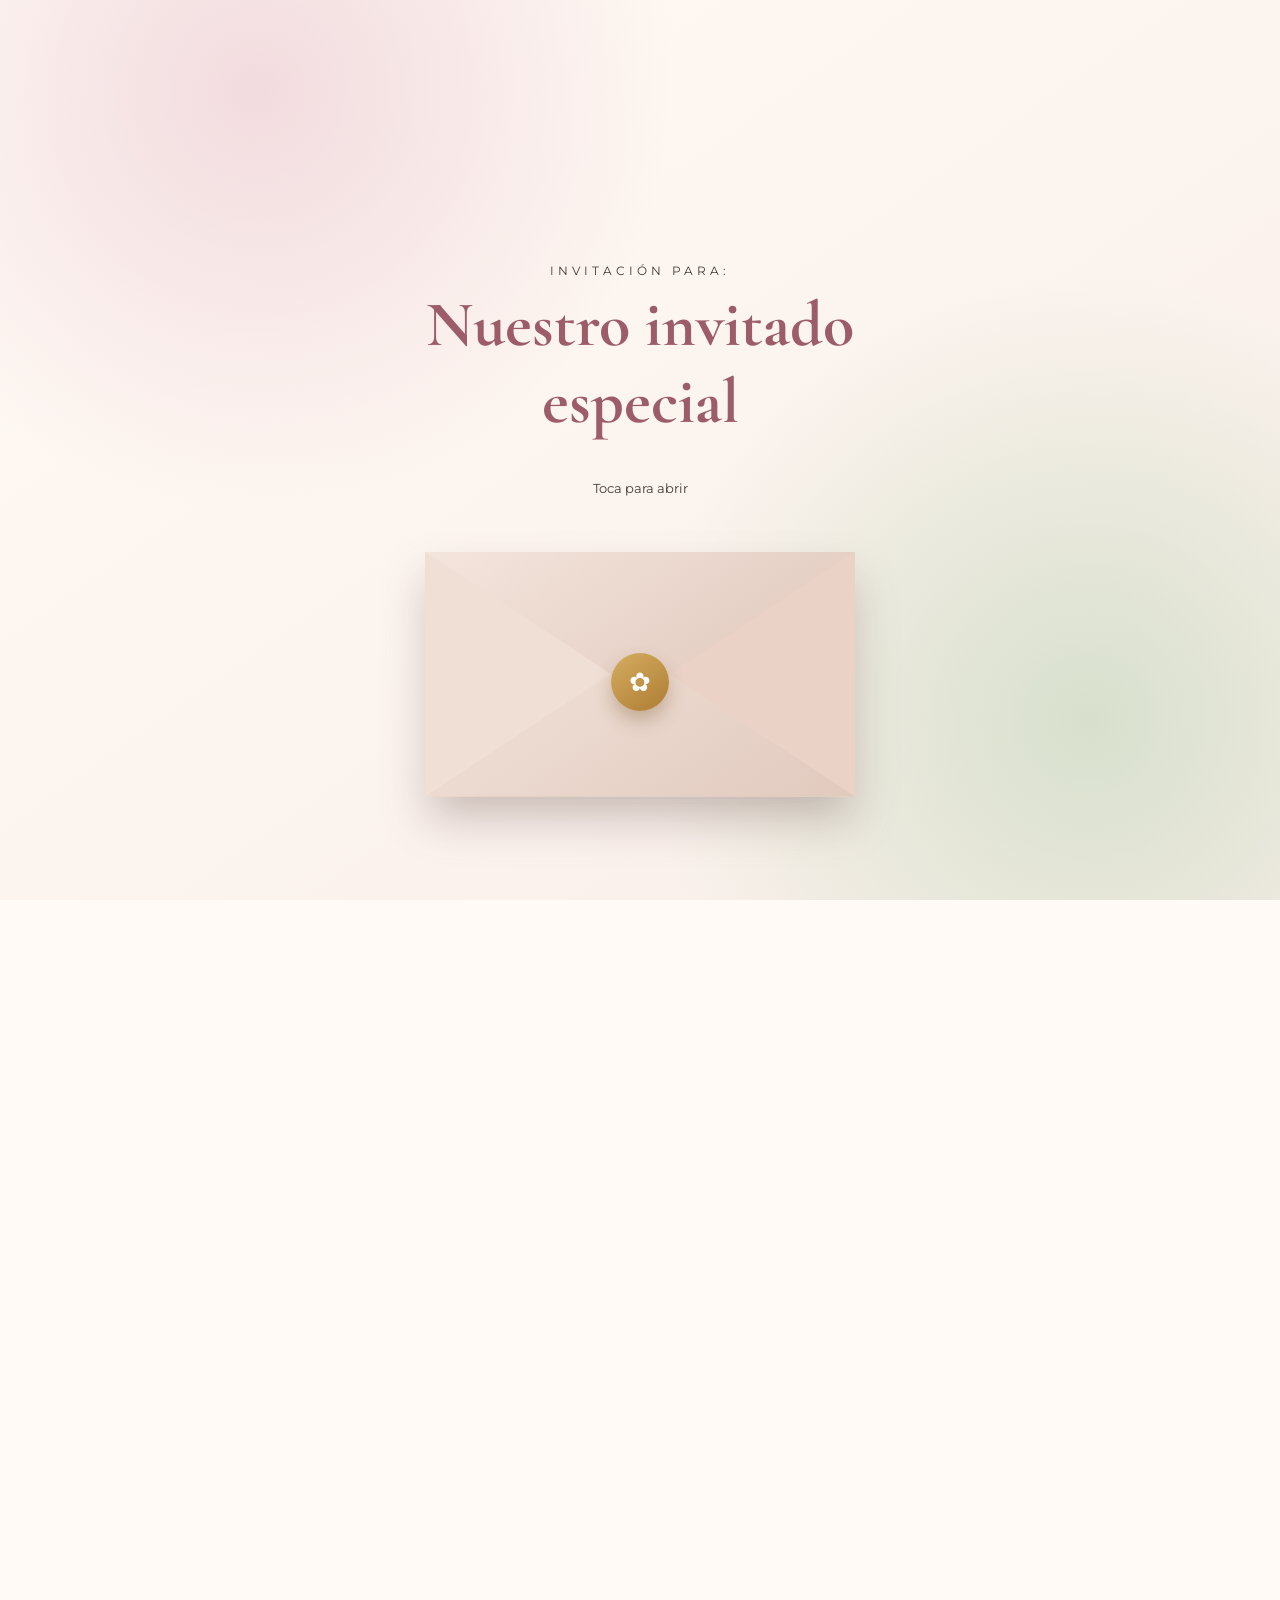
==== index.html @ e206d86f "Add files via upload" ====
<!DOCTYPE html>
<html lang="es">
<head>
    <meta charset="UTF-8">
    <meta name="viewport" content="width=device-width, initial-scale=1.0">
    <meta name="description" content="Invitación digital de graduación">
    <title>Mi Graduación</title>

    <link rel="preconnect" href="https://fonts.googleapis.com">
    <link rel="preconnect" href="https://fonts.gstatic.com" crossorigin>
    <link href="https://fonts.googleapis.com/css2?family=Cormorant+Garamond:wght@400;600;700&family=Montserrat:wght@300;400;500;600&display=swap" rel="stylesheet">
    <link rel="stylesheet" href="styles.css">
</head>
<body>

    <!-- MÚSICA -->
    <audio id="backgroundMusic" preload="none" loop>
        <source src="audio/musica.mp3" type="audio/mpeg">
    </audio>

    <!-- SOBRE DE ENTRADA -->
    <section class="welcome-screen" id="welcomeScreen">
        <div class="floating-petals" aria-hidden="true"></div>

        <div class="envelope-area">
              <p class="welcome-small">Invitación para:</p>
                <h1 class="guest-name" id="guestName">Nuestro invitado especial</h1>
            <small>Toca para abrir</small>

            <div class="envelope-wrapper" id="envelopeWrapper">
                <div class="envelope">
                    <div class="letter">
                        <span class="flower-icon">✿</span>
                        <p>Te invito a celebrar</p>
                        <strong>Mi Graduación</strong>
                        
                    </div>

                    <div class="envelope-back"></div>
                    <div class="envelope-front-left"></div>
                    <div class="envelope-front-right"></div>
                    <div class="envelope-front-bottom"></div>
                    <div class="flap"></div>

                    <button class="seal" id="openInvitation" aria-label="Abrir invitación">
                        ✿
                    </button>
                </div>
            </div>
        </div>
    </section>

    <!-- CONTENIDO PRINCIPAL -->
    <main id="invitationContent" class="invitation-content">

        <!-- PORTADA -->
        <section class="hero">
            <div class="hero-overlay"></div>
            <div class="floral-corner floral-top-left"></div>
            <div class="floral-corner floral-bottom-right"></div>

            <div class="hero-content reveal">
                <p class="eyebrow">Después de años de esfuerzo</p>
                <h2>¡Me gradúo!</h2>
                <div class="gold-line"></div>
                <h1>Claritza Kristell Esteban De La Cruz</h1>
                <p class="career">Licenciada en Educación Primaria</p>
                <p class="hero-date">17 de julio de 2026</p>

                 <button class="music-button" id="musicButton" type="button">
                  <!--<span id="musicIcon">♫</span>
                    <span id="musicText">Reproducir música</span>--> 
                </button> 
            </div>

            <a class="scroll-indicator" href="#message" aria-label="Continuar">
                <span></span>
            </a>
        </section>

        <!-- MENSAJE -->
        <section class="section message-section" id="message">
            <div class="section-card reveal">
                <span class="section-flower">❀</span>
                <p class="section-label">Con enorme alegría</p>
                <h2>Quiero compartir contigo este gran logro</h2>
                <p>
                    Después de tanto esfuerzo, aprendizajes y momentos inolvidables,
                    ha llegado el día de celebrar el cierre de una etapa y el comienzo
                    de nuevos sueños.
                </p>
                <p class="highlight-text">
                    Tu presencia hará que este momento sea aún más especial.
                </p>
                <p class="welcome-small">Invitación para:</p>
<h1 class="guest-name" id="guestName">Nuestro invitado especial</h1>

<p>
    Invitación válida para
    <strong id="guestPasses">1</strong>
    <span id="peopleWord">persona</span>.
</p>

<p id="tableText" hidden>
    Mesa: <strong id="guestTable"></strong>
</p>
            </div>
        </section>

        <!-- CONTADOR -->
        <section class="section countdown-section">
            <div class="reveal">
                <p class="section-label">Faltan</p>
                

                <div class="countdown" id="countdown">
                    <div class="time-box">
                        <span id="days">00</span>
                        <small>Días</small>
                    </div>
                    <div class="time-box">
                        <span id="hours">00</span>
                        <small>Horas</small>
                    </div>
                    <div class="time-box">
                        <span id="minutes">00</span>
                        <small>Minutos</small>
                    </div>
                    <div class="time-box">
                        <span id="seconds">00</span>
                        <small>Segundos</small>
                    </div>
                    
                </div>
                <h2>Para nuestra celebración</h2>

                <p id="countdownMessage" class="countdown-message"></p>
            </div>
        </section>

        <!-- DATOS DEL EVENTO 
        <section class="section event-section">
            <div class="event-grid">
                <article class="event-card reveal">
                    <span class="event-icon">🎓</span>
                    <h3>Ceremonia</h3>
                    <p class="event-date">Sábado 17 de julio de 2026</p>
                    <p>10:30 p. m.</p>
                    <p>Universidad / Auditorio</p>
                    <a class="primary-button" href="https://maps.google.com/" target="_blank" rel="noopener">
                        Ver ubicación
                    </a>
                </article> -->

                <article class="event-card reveal">
                    <span class="event-icon">✿</span>
                    <h3>Recepción</h3>
                    <p class="event-date">Sábado 17 de julio de 2026</p>
                    <p>3:30 p. m.</p>
                    <p>Salón de eventos</p>
                    <a class="primary-button" href="https://maps.app.goo.gl/3hZRBDgZvy63nsXK6" target="_blank" rel="noopener">
                        Ver ubicación
                    </a>
                </article>
            </div>
        </section>

        <!-- ITINERARIO -->
        <section class="section timeline-section">
            <div class="section-heading reveal">
                <p class="section-label">Programa</p>
                <h2>Itinerario</h2>
            </div>

            <div class="timeline">
                <div class="timeline-item reveal">
                    <div class="timeline-dot"></div>
                    <div class="timeline-time">10:30 p. m.</div>
                    <div class="timeline-content">
                        <h3>Ceremonia de graduación</h3>
                        <p>Entrega de documentos y Ceremonia oficial.</p>
                    </div>
                </div>

                <div class="timeline-item reveal">
                    <div class="timeline-dot"></div>
                    <div class="timeline-time">3:30 p. m.</div>
                    <div class="timeline-content">
                        <h3>Recepción de invitados</h3>
                        <p>Bienvenida en el lugar de eventos.</p>
                    </div>
                </div>

                <div class="timeline-item reveal">
                    <div class="timeline-dot"></div>
                    <div class="timeline-time">5:00 p. m.</div>
                    <div class="timeline-content">
                        <h3>Celebración</h3>
                        <p>momentos llena de recuerdos.</p>
                    </div>
                </div>
            </div>
        </section>

        <!-- GALERÍA -->
        <section class="section gallery-section">
            <div class="section-heading reveal">
                <p class="section-label">Recuerdos</p>
                <h2>Mi camino hasta aquí</h2>
            </div>

            <div class="gallery reveal">
                <figure class="gallery-item tall">
                    <img src="img/img1.jpeg" alt="Fotografía de graduación 1">
                </figure>
                <figure class="gallery-item">
                    <img src="img/img5.jpeg" alt="Fotografía de graduación 2">
                </figure>
                <figure class="gallery-item">
                    <img src="img/img3.jpeg" alt="Fotografía de graduación 3">
                </figure>
                <figure class="gallery-item wide">
                    <img src="img/img4.jpeg" alt="Fotografía de graduación 4">
                </figure>
            </div>
        </section>

        <!-- VESTIMENTA 
        <section class="section dress-section">
            <div class="section-card reveal">
                <span class="section-flower">✿</span>
                <p class="section-label">Código de vestimenta</p>
                <h2>Formal</h2>
                <p>
                    Nos encantará verte elegante para compartir esta noche tan especial.
                </p>
                <div class="color-palette" aria-label="Paleta sugerida">
                    <span class="color color-1"></span>
                    <span class="color color-2"></span>
                    <span class="color color-3"></span>
                    <span class="color color-4"></span>
                </div>
            </div>
        </section> -->

        <!-- CONFIRMACIÓN
        <section class="section rsvp-section" id="confirmar">
            <div class="rsvp-card reveal">
                <p class="section-label">Confirmación</p>
                <h2>¿Nos acompañas?</h2>
                <p>Confirma tu asistencia antes del 10 de julio de 2026.</p>

                <form id="rsvpForm">
                    <div class="form-group">
                        <label for="name">Nombre</label>
                        <input type="text" id="name" name="name" placeholder="Escribe tu nombre" required>
                    </div>

                    <div class="form-group">
                        <label for="attendance">Asistencia</label>
                        <select id="attendance" name="attendance" required>
                            <option value="">Selecciona una opción</option>
                            <option value="Sí asistiré">Sí asistiré</option>
                            <option value="No podré asistir">No podré asistir</option>
                        </select>
                    </div>

                    <div class="form-group">
                        <label for="guests">Número de personas</label>
                        <input type="number" id="guests" name="guests" min="1" max="10" value="1">
                    </div>

                    <div class="form-group">
                        <label for="messageText">Mensaje</label>
                        <textarea id="messageText" name="message" rows="4" placeholder="Escribe un mensaje opcional"></textarea>
                    </div>

                    <button class="primary-button form-button" type="submit">
                        Confirmar por WhatsApp
                    </button>
                </form>
            </div>
        </section> -->

        <!-- DESPEDIDA -->
        <footer class="footer">
            <div class="footer-flower">❀</div>
            <h2>Gracias por formar parte de esta historia</h2>
            <p>Con cariño, Lic. Claritza Kristell❤️</p>
            <small>Graduación 2026</small>
        </footer>
    </main>

    <script src="script.js"></script>
</body>
</html>
---- styles.css ----
:root {
    --cream: #fffaf5;
    --white: #ffffff;
    --rose: #c9818d;
    --rose-dark: #9d5d68;
    --rose-light: #f1d8dc;
    --green: #73806a;
    --green-dark: #4f5d48;
    --gold: #c79b52;
    --text: #443a39;
    --shadow: 0 20px 50px rgba(92, 67, 64, 0.16);
}

* {
    box-sizing: border-box;
    margin: 0;
    padding: 0;
}

html {
    scroll-behavior: smooth;
}

body {
    font-family: "Montserrat", sans-serif;
    color: var(--text);
    background: var(--cream);
    overflow-x: hidden;
}

button,
input,
select,
textarea {
    font: inherit;
}

img {
    display: block;
    width: 100%;
}

/* PANTALLA DE BIENVENIDA */
.welcome-screen {
    position: fixed;
    inset: 0;
    z-index: 9999;
    display: grid;
    place-items: center;
    min-height: 100vh;
    padding: 24px;
    background:
        radial-gradient(circle at 20% 10%, rgba(241, 216, 220, 0.9), transparent 32%),
        radial-gradient(circle at 85% 80%, rgba(207, 220, 197, 0.8), transparent 34%),
        linear-gradient(145deg, #fffaf5, #f9eee9);
    transition: opacity 0.9s ease, visibility 0.9s ease;
}

.welcome-screen.hidden {
    opacity: 0;
    visibility: hidden;
    pointer-events: none;
}

.envelope-area {
    width: min(94vw, 620px);
    text-align: center;
}

.welcome-small {
    margin-bottom: 8px;
    font-size: 0.78rem;
    letter-spacing: 0.25rem;
    text-transform: uppercase;
}

.guest-name {
    margin-bottom: 38px;
    font-family: "Cormorant Garamond", serif;
    font-size: clamp(2rem, 8vw, 4rem);
    color: var(--rose-dark);
}

.envelope-wrapper {
    position: relative;
    width: min(86vw, 430px);
    height: 300px;
    margin: auto;
    perspective: 1200px;
    cursor: pointer;
}

.envelope {
    position: absolute;
    inset: auto 0 0;
    height: 245px;
    filter: drop-shadow(0 24px 22px rgba(91, 62, 60, 0.24));
}

.envelope-back {
    position: absolute;
    inset: 0;
    border-radius: 10px;
    background: #ead6cb;
}

.flap {
    position: absolute;
    top: 0;
    left: 0;
    z-index: 7;
    width: 100%;
    height: 58%;
    clip-path: polygon(0 0, 100% 0, 50% 100%);
    background: linear-gradient(145deg, #f4e5dc, #dfc6bb);
    transform-origin: top;
    transition: transform 0.9s ease;
}

.envelope-front-left,
.envelope-front-right,
.envelope-front-bottom {
    position: absolute;
    inset: 0;
    z-index: 5;
}

.envelope-front-left {
    clip-path: polygon(0 0, 52% 53%, 0 100%);
    background: #f0dfd5;
}

.envelope-front-right {
    clip-path: polygon(100% 0, 48% 53%, 100% 100%);
    background: #ead2c7;
}

.envelope-front-bottom {
    clip-path: polygon(0 100%, 50% 42%, 100% 100%);
    background: linear-gradient(145deg, #f6e9e1, #e1c9bd);
}

.letter {
    position: absolute;
    left: 7%;
    bottom: 15px;
    z-index: 3;
    display: grid;
    place-items: center;
    width: 86%;
    height: 210px;
    padding: 24px;
    border-radius: 8px;
    background:
        linear-gradient(rgba(255,255,255,.94), rgba(255,255,255,.94)),
        url("img/flores-fondo.png") center/cover;
    box-shadow: 0 12px 30px rgba(88, 65, 62, 0.15);
    transition: transform 1s ease 0.35s, z-index 0s 0.55s;
}

.letter p,
.letter small {
    font-size: 0.8rem;
    letter-spacing: 0.12rem;
    text-transform: uppercase;
}

.letter strong {
    font-family: "Cormorant Garamond", serif;
    font-size: 2rem;
    color: var(--rose-dark);
}

.flower-icon {
    font-size: 1.8rem;
    color: var(--gold);
}

.seal {
    position: absolute;
    top: 101px;
    left: 50%;
    z-index: 10;
    display: grid;
    place-items: center;
    width: 58px;
    height: 58px;
    border: 0;
    border-radius: 50%;
    background: linear-gradient(145deg, #d5ad62, #ad7d32);
    color: white;
    font-size: 1.65rem;
    box-shadow: 0 10px 18px rgba(110, 76, 32, 0.3);
    transform: translateX(-50%);
    cursor: pointer;
    transition: opacity 0.3s ease, transform 0.3s ease;
}

.envelope-wrapper.open .flap {
    transform: rotateX(180deg);
    z-index: 1;
}

.envelope-wrapper.open .letter {
    z-index: 9;
    transform: translateY(-160px) scale(1.04);
}

.envelope-wrapper.open .seal {
    opacity: 0;
    transform: translateX(-50%) scale(0.4);
}

/* CONTENIDO */
.invitation-content {
    opacity: 0;
    transition: opacity 1s ease;
}

.invitation-content.visible {
    opacity: 1;
}

.hero {
    position: relative;
    min-height: 100svh;
    display: grid;
    place-items: center;
    padding: 80px 24px;
    overflow: hidden;
    background:
        url("img/portada.jpg") center/cover no-repeat;
}

.hero-overlay {
    position: absolute;
    inset: 0;
    background:
        linear-gradient(rgba(53, 43, 42, 0.32), rgba(53, 43, 42, 0.56)),
        linear-gradient(135deg, rgba(201,129,141,.2), rgba(115,128,106,.18));
}

.hero-content {
    position: relative;
    z-index: 2;
    width: min(900px, 100%);
    text-align: center;
    color: white;
    text-shadow: 0 3px 16px rgba(0,0,0,.35);
}

.eyebrow,
.section-label {
    margin-bottom: 15px;
    font-size: 0.76rem;
    font-weight: 600;
    letter-spacing: 0.28rem;
    text-transform: uppercase;
}

.hero-content h2 {
    font-family: "Cormorant Garamond", serif;
    font-size: clamp(2.4rem, 8vw, 5.5rem);
    font-weight: 600;
}

.hero-content h1 {
    margin: 10px 0;
    font-family: "Cormorant Garamond", serif;
    font-size: clamp(3rem, 10vw, 7rem);
    font-weight: 700;
    line-height: 0.95;
}

.gold-line {
    width: clamp(120px, 35vw, 240px);
    height: 2px;
    margin: 22px auto;
    background: linear-gradient(
        to right,
        transparent,
        var(--gold),
        var(--gold),
        transparent
    );
}

.career {
    max-width: 620px;
    margin: 18px auto;
    font-size: clamp(0.95rem, 2.6vw, 1.2rem);
    line-height: 1.7;
}

.hero-date {
    margin-top: 18px;
    font-family: "Cormorant Garamond", serif;
    font-size: 1.55rem;
}

.music-button {
    margin-top: 30px;
    padding: 12px 20px;
    border: 1px solid rgba(255,255,255,.7);
    border-radius: 999px;
    background: rgba(255,255,255,.15);
    color: white;
    backdrop-filter: blur(10px);
    cursor: pointer;
}

.scroll-indicator {
    position: absolute;
    bottom: 24px;
    left: 50%;
    z-index: 3;
    width: 28px;
    height: 45px;
    border: 1px solid rgba(255,255,255,.75);
    border-radius: 20px;
    transform: translateX(-50%);
}

.scroll-indicator span {
    position: absolute;
    top: 8px;
    left: 50%;
    width: 5px;
    height: 5px;
    border-radius: 50%;
    background: white;
    transform: translateX(-50%);
    animation: scrollDown 1.8s infinite;
}

@keyframes scrollDown {
    0% { opacity: 0; transform: translate(-50%, 0); }
    40% { opacity: 1; }
    100% { opacity: 0; transform: translate(-50%, 20px); }
}

.section {
    position: relative;
    padding: 100px 22px;
}

.section-card,
.rsvp-card {
    width: min(820px, 100%);
    margin: auto;
    padding: clamp(35px, 7vw, 70px);
    border: 1px solid rgba(199,155,82,.34);
    border-radius: 28px;
    background: rgba(255,255,255,.86);
    box-shadow: var(--shadow);
    text-align: center;
}

.section-card h2,
.section-heading h2,
.rsvp-card h2 {
    margin-bottom: 20px;
    font-family: "Cormorant Garamond", serif;
    font-size: clamp(2.2rem, 6vw, 4rem);
    color: var(--rose-dark);
}

.section-card p,
.rsvp-card p {
    margin: 10px auto;
    max-width: 660px;
    line-height: 1.9;
}

.section-flower {
    display: block;
    margin-bottom: 18px;
    color: var(--gold);
    font-size: 2rem;
}

.highlight-text {
    color: var(--rose-dark);
    font-family: "Cormorant Garamond", serif;
    font-size: 1.4rem;
    font-weight: 600;
}

.message-section,
.dress-section {
    background:
        radial-gradient(circle at 10% 10%, rgba(241,216,220,.72), transparent 30%),
        radial-gradient(circle at 90% 90%, rgba(211,222,204,.72), transparent 30%),
        var(--cream);
}

/* CONTADOR */
.countdown-section {
    text-align: center;
    background: linear-gradient(135deg, var(--green-dark), var(--green));
    color: white;
}

.countdown-section h2 {
    font-family: "Cormorant Garamond", serif;
    font-size: clamp(2.3rem, 6vw, 4.2rem);
}

.countdown {
    display: grid;
    grid-template-columns: repeat(4, minmax(70px, 130px));
    justify-content: center;
    gap: 16px;
    margin-top: 45px;
}

.time-box {
    padding: 25px 10px;
    border: 1px solid rgba(255,255,255,.35);
    border-radius: 20px;
    background: rgba(255,255,255,.12);
    backdrop-filter: blur(8px);
}

.time-box span {
    display: block;
    font-family: "Cormorant Garamond", serif;
    font-size: clamp(2.4rem, 7vw, 4.3rem);
}

.time-box small {
    text-transform: uppercase;
    letter-spacing: 0.08rem;
}

.countdown-message {
    margin-top: 30px;
}

/* EVENTOS */
.event-section {
    background: white;
}

.event-grid {
    display: grid;
    grid-template-columns: repeat(2, minmax(0, 1fr));
    gap: 28px;
    width: min(1050px, 100%);
    margin: auto;
}

.event-card {
    padding: 46px 30px;
    border-radius: 26px;
    background: var(--cream);
    box-shadow: var(--shadow);
    text-align: center;
}

.event-icon {
    font-size: 2.4rem;
}

.event-card h3 {
    margin: 15px 0;
    font-family: "Cormorant Garamond", serif;
    font-size: 2.4rem;
    color: var(--rose-dark);
}

.event-card p {
    margin: 10px 0;
}

.event-date {
    font-weight: 600;
}

.primary-button {
    display: inline-block;
    margin-top: 22px;
    padding: 13px 25px;
    border: none;
    border-radius: 999px;
    background: var(--rose-dark);
    color: white;
    text-decoration: none;
    cursor: pointer;
    transition: transform .25s ease, box-shadow .25s ease;
}

.primary-button:hover {
    transform: translateY(-3px);
    box-shadow: 0 12px 24px rgba(157,93,104,.28);
}

/* ITINERARIO */
.timeline-section {
    background: linear-gradient(180deg, #f8eee9, var(--cream));
}

.section-heading {
    margin-bottom: 55px;
    text-align: center;
}

.timeline {
    position: relative;
    width: min(820px, 100%);
    margin: auto;
}

.timeline::before {
    content: "";
    position: absolute;
    top: 0;
    bottom: 0;
    left: 120px;
    width: 2px;
    background: var(--gold);
}

.timeline-item {
    position: relative;
    display: grid;
    grid-template-columns: 95px 1fr;
    gap: 50px;
    margin-bottom: 45px;
}

.timeline-dot {
    position: absolute;
    top: 7px;
    left: 111px;
    width: 20px;
    height: 20px;
    border: 5px solid var(--cream);
    border-radius: 50%;
    background: var(--rose-dark);
    box-shadow: 0 0 0 2px var(--gold);
}

.timeline-time {
    font-weight: 600;
    text-align: right;
}

.timeline-content {
    padding: 25px;
    border-radius: 20px;
    background: white;
    box-shadow: var(--shadow);
}

.timeline-content h3 {
    margin-bottom: 8px;
    font-family: "Cormorant Garamond", serif;
    font-size: 1.8rem;
    color: var(--rose-dark);
}

.timeline-content p {
    line-height: 1.7;
}

/* GALERÍA */
.gallery-section {
    background: white;
}

.gallery {
    display: grid;
    grid-template-columns: repeat(3, 1fr);
    grid-auto-rows: 260px;
    gap: 18px;
    width: min(1100px, 100%);
    margin: auto;
}

.gallery-item {
    overflow: hidden;
    border-radius: 22px;
    box-shadow: var(--shadow);
}

.gallery-item img {
    height: 100%;
    object-fit: cover;
    transition: transform .5s ease;
}

.gallery-item:hover img {
    transform: scale(1.06);
}

.gallery-item.tall {
    grid-row: span 2;
}

.gallery-item.wide {
    grid-column: span 2;
}

/* PALETA */
.color-palette {
    display: flex;
    justify-content: center;
    gap: 12px;
    margin-top: 25px;
}

.color {
    width: 45px;
    height: 45px;
    border: 4px solid white;
    border-radius: 50%;
    box-shadow: 0 6px 16px rgba(0,0,0,.12);
}

.color-1 { background: #c9818d; }
.color-2 { background: #73806a; }
.color-3 { background: #d7b87c; }
.color-4 { background: #6f5961; }

/* FORMULARIO */
.rsvp-section {
    background:
        linear-gradient(rgba(68,58,57,.65), rgba(68,58,57,.72)),
        url("img/fondo-confirmacion.jpg") center/cover fixed;
}

.rsvp-card {
    max-width: 720px;
}

#rsvpForm {
    margin-top: 32px;
    text-align: left;
}

.form-group {
    margin-bottom: 18px;
}

.form-group label {
    display: block;
    margin-bottom: 7px;
    font-size: .86rem;
    font-weight: 600;
}

.form-group input,
.form-group select,
.form-group textarea {
    width: 100%;
    padding: 14px 16px;
    border: 1px solid #dfd3cf;
    border-radius: 13px;
    outline: none;
    background: white;
}

.form-group input:focus,
.form-group select:focus,
.form-group textarea:focus {
    border-color: var(--rose);
    box-shadow: 0 0 0 3px rgba(201,129,141,.15);
}

.form-button {
    width: 100%;
}

/* PIE */
.footer {
    padding: 80px 22px;
    background: var(--green-dark);
    color: white;
    text-align: center;
}

.footer-flower {
    margin-bottom: 15px;
    color: var(--gold);
    font-size: 2rem;
}

.footer h2 {
    font-family: "Cormorant Garamond", serif;
    font-size: clamp(2rem, 6vw, 3.8rem);
}

.footer p {
    margin: 16px 0 8px;
}

/* APARICIÓN */
.reveal {
    opacity: 0;
    transform: translateY(45px);
    transition: opacity .9s ease, transform .9s ease;
}

.reveal.visible {
    opacity: 1;
    transform: translateY(0);
}

/* PÉTALOS */
.petal {
    position: fixed;
    top: -10vh;
    z-index: 1;
    width: 12px;
    height: 18px;
    border-radius: 70% 30% 70% 30%;
    background: rgba(201,129,141,.55);
    pointer-events: none;
    animation: fall linear forwards;
}

@keyframes fall {
    to {
        transform: translate3d(var(--drift), 115vh, 0) rotate(720deg);
        opacity: .15;
    }
}

/* RESPONSIVE */
@media (max-width: 760px) {
    .envelope-wrapper {
        height: 270px;
    }

    .envelope {
        height: 215px;
    }

    .seal {
        top: 88px;
    }

    .letter {
        height: 185px;
    }

    .envelope-wrapper.open .letter {
        transform: translateY(-135px) scale(1.02);
    }

    .countdown {
        grid-template-columns: repeat(2, minmax(105px, 150px));
    }

    .event-grid {
        grid-template-columns: 1fr;
    }

    .timeline::before {
        left: 18px;
    }

    .timeline-item {
        grid-template-columns: 1fr;
        gap: 10px;
        padding-left: 48px;
    }

    .timeline-dot {
        left: 9px;
    }

    .timeline-time {
        text-align: left;
    }

    .gallery {
        grid-template-columns: 1fr 1fr;
        grid-auto-rows: 210px;
    }

    .gallery-item.tall {
        grid-row: span 1;
    }

    .gallery-item.wide {
        grid-column: span 2;
    }
}

@media (max-width: 480px) {
    .section {
        padding: 75px 16px;
    }

    .gallery {
        grid-template-columns: 1fr;
    }

    .gallery-item.wide {
        grid-column: span 1;
    }

    .welcome-small {
        letter-spacing: .12rem;
    }
}
/* =========================================
   MEJORAS RESPONSIVE PARA TELÉFONOS
========================================= */

@media (max-width: 768px) {

    body {
        width: 100%;
        overflow-x: hidden;
    }

    /* PANTALLA DE BIENVENIDA */
    .welcome-screen {
        padding: 16px;
        min-height: 100svh;
    }

    .envelope-area {
        width: 100%;
    }

    .welcome-small {
        font-size: 0.68rem;
        letter-spacing: 0.12rem;
    }

    .guest-name {
        margin-bottom: 25px;
        padding: 0 10px;
        font-size: clamp(1.8rem, 9vw, 3rem);
        line-height: 1;
        overflow-wrap: break-word;
    }

    .envelope-wrapper {
        width: min(92vw, 390px);
        height: 270px;
    }

    .envelope {
        width: 100%;
        height: 215px;
    }

    .letter {
        left: 6%;
        width: 88%;
        height: 185px;
        padding: 18px 12px;
    }

    .letter strong {
        font-size: clamp(1.4rem, 7vw, 2rem);
        text-align: center;
    }

    .letter p,
    .letter small {
        font-size: 0.65rem;
        letter-spacing: 0.07rem;
        text-align: center;
    }

    .seal {
        top: 88px;
        width: 52px;
        height: 52px;
    }

    .envelope-wrapper.open .letter {
        transform: translateY(-130px) scale(1.01);
    }

    /* PORTADA */
    .hero {
        min-height: 100svh;
        padding: 70px 18px 55px;
        background-position: center center;
    }

    .hero-content {
        width: 100%;
    }

    .eyebrow,
    .section-label {
        font-size: 0.68rem;
        letter-spacing: 0.16rem;
        line-height: 1.5;
    }

    .hero-content h2 {
        font-size: clamp(2rem, 10vw, 3.8rem);
        line-height: 1;
    }

    .hero-content h1 {
        font-size: clamp(2.7rem, 13vw, 5rem);
        line-height: 0.95;
        overflow-wrap: break-word;
    }

    .career {
        font-size: 0.9rem;
        line-height: 1.6;
    }

    .hero-date {
        font-size: 1.25rem;
    }

    .music-button {
        width: auto;
        max-width: 100%;
        padding: 11px 18px;
        font-size: 0.82rem;
    }

    /* SECCIONES */
    .section {
        padding: 70px 16px;
    }

    .section-card,
    .rsvp-card {
        width: 100%;
        padding: 32px 20px;
        border-radius: 22px;
    }

    .section-card h2,
    .section-heading h2,
    .rsvp-card h2 {
        font-size: clamp(2rem, 10vw, 3rem);
        line-height: 1.05;
    }

    .section-card p,
    .rsvp-card p {
        font-size: 0.9rem;
        line-height: 1.75;
    }

    /* CONTADOR */
    .countdown {
        grid-template-columns: repeat(2, minmax(115px, 1fr));
        gap: 12px;
        width: min(100%, 350px);
        margin: 35px auto 0;
    }

    .time-box {
        padding: 20px 8px;
        border-radius: 16px;
    }

    .time-box span {
        font-size: clamp(2.2rem, 13vw, 3.5rem);
    }

    .time-box small {
        font-size: 0.68rem;
        letter-spacing: 0.04rem;
    }

    /* EVENTOS */
    .event-grid {
        grid-template-columns: 1fr;
        gap: 20px;
    }

    .event-card {
        padding: 35px 20px;
        border-radius: 22px;
    }

    .event-card h3 {
        font-size: 2rem;
    }

    .primary-button {
        width: 100%;
        max-width: 280px;
        text-align: center;
    }

    /* ITINERARIO */
    .section-heading {
        margin-bottom: 40px;
    }

    .timeline::before {
        left: 16px;
    }

    .timeline-item {
        grid-template-columns: 1fr;
        gap: 10px;
        padding-left: 45px;
        margin-bottom: 30px;
    }

    .timeline-dot {
        left: 7px;
    }

    .timeline-time {
        text-align: left;
        font-size: 0.85rem;
    }

    .timeline-content {
        padding: 20px;
    }

    .timeline-content h3 {
        font-size: 1.55rem;
    }

    /* GALERÍA */
    .gallery {
        grid-template-columns: 1fr 1fr;
        grid-auto-rows: 190px;
        gap: 12px;
    }

    .gallery-item {
        border-radius: 16px;
    }

    .gallery-item.tall {
        grid-row: span 1;
    }

    .gallery-item.wide {
        grid-column: span 2;
    }

    /* FORMULARIO */
    .form-group input,
    .form-group select,
    .form-group textarea {
        font-size: 16px;
    }

    .form-button {
        max-width: 100%;
    }

    /* PIE */
    .footer {
        padding: 60px 18px;
    }

    .footer h2 {
        font-size: clamp(2rem, 10vw, 3rem);
    }
}


/* TELÉFONOS MUY PEQUEÑOS */
@media (max-width: 480px) {

    .envelope-wrapper {
        width: 94vw;
        height: 245px;
    }

    .envelope {
        height: 195px;
    }

    .seal {
        top: 78px;
        width: 48px;
        height: 48px;
        font-size: 1.35rem;
    }

    .letter {
        height: 165px;
    }

    .envelope-wrapper.open .letter {
        transform: translateY(-115px) scale(1);
    }

    .hero {
        padding: 60px 14px 50px;
    }

    .hero-content h1 {
        font-size: clamp(2.5rem, 14vw, 4rem);
    }

    .countdown {
        grid-template-columns: repeat(2, 1fr);
        width: 100%;
    }

    .gallery {
        grid-template-columns: 1fr;
        grid-auto-rows: 280px;
    }

    .gallery-item.wide {
        grid-column: span 1;
    }

    .section-card,
    .rsvp-card {
        padding: 28px 16px;
    }
}


/* TELÉFONOS MUY ANGOSTOS */
@media (max-width: 360px) {

    .guest-name {
        font-size: 1.7rem;
    }

    .envelope-wrapper {
        width: 96vw;
    }

    .letter strong {
        font-size: 1.35rem;
    }

    .countdown {
        gap: 8px;
    }

    .time-box {
        padding: 16px 5px;
    }

    .time-box span {
        font-size: 2.2rem;
    }

    .hero-content h1 {
        font-size: 2.5rem;
    }
}
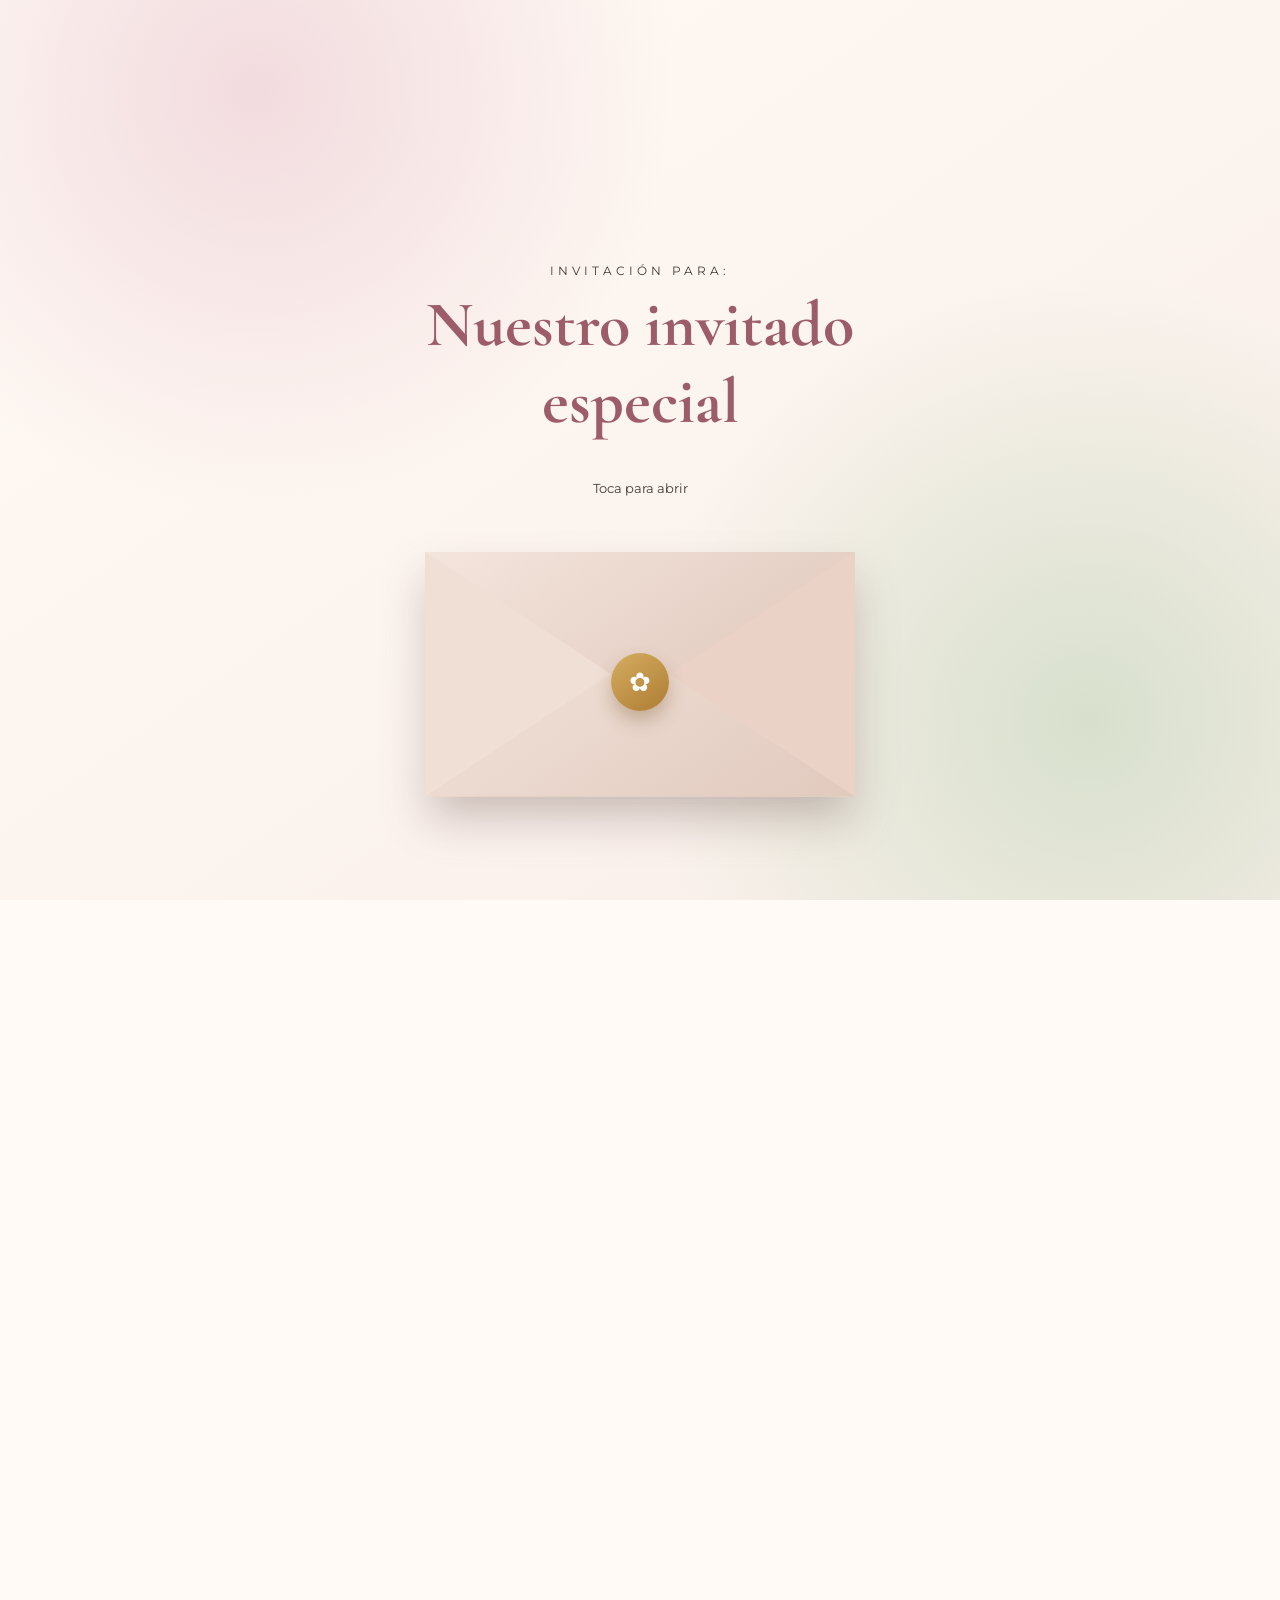
==== commit 00207352: "Enhance SEO with Open Graph tags and fix guest name Added Open Graph meta tags for social sharing an" ====
--- a/index.html
+++ b/index.html
@@ -12,7 +12,25 @@
     <link rel="stylesheet" href="styles.css">
 </head>
 <body>
-
+    <!-- VISTA PREVIA AL COMPARTIR -->
+<meta property="og:type" content="website">
+
+<meta property="og:title"
+      content="Mi Graduación | Estás invitado">
+
+<meta property="og:description"
+      content="Acompáñame a celebrar este momento tan especial.">
+
+<meta property="og:image"
+      content="https://TU-USUARIO.github.io/invitacion-graduacion/img/portada.jpeg">
+
+<meta property="og:image:width" content="1200">
+<meta property="og:image:height" content="630">
+
+<meta property="og:url"
+      content="https://TU-USUARIO.github.io/invitacion-graduacion/">
+
+<meta name="twitter:card" content="summary_large_image">
     <!-- MÚSICA -->
     <audio id="backgroundMusic" preload="none" loop>
         <source src="audio/musica.mp3" type="audio/mpeg">
@@ -24,7 +42,7 @@
 
         <div class="envelope-area">
               <p class="welcome-small">Invitación para:</p>
-                <h1 class="guest-name" id="guestName">Nuestro invitado especial</h1>
+                <h1 class="guest-name" class="guestName">Nuestro invitado especial</h1>
             <small>Toca para abrir</small>
 
             <div class="envelope-wrapper" id="envelopeWrapper">
@@ -93,7 +111,7 @@
                     Tu presencia hará que este momento sea aún más especial.
                 </p>
                 <p class="welcome-small">Invitación para:</p>
-<h1 class="guest-name" id="guestName">Nuestro invitado especial</h1>
+<h1 class="guest-name" class="guestName">Nuestro invitado especial</h1>
 
 <p>
     Invitación válida para
@@ -157,7 +175,7 @@
                     <h3>Recepción</h3>
                     <p class="event-date">Sábado 17 de julio de 2026</p>
                     <p>3:30 p. m.</p>
-                    <p>Salón de eventos</p>
+                    <p>pob. Mazateupa -Calle baltazar-<br>despúes del casino al fondo, casa amarilla</p>
                     <a class="primary-button" href="https://maps.app.goo.gl/3hZRBDgZvy63nsXK6" target="_blank" rel="noopener">
                         Ver ubicación
                     </a>
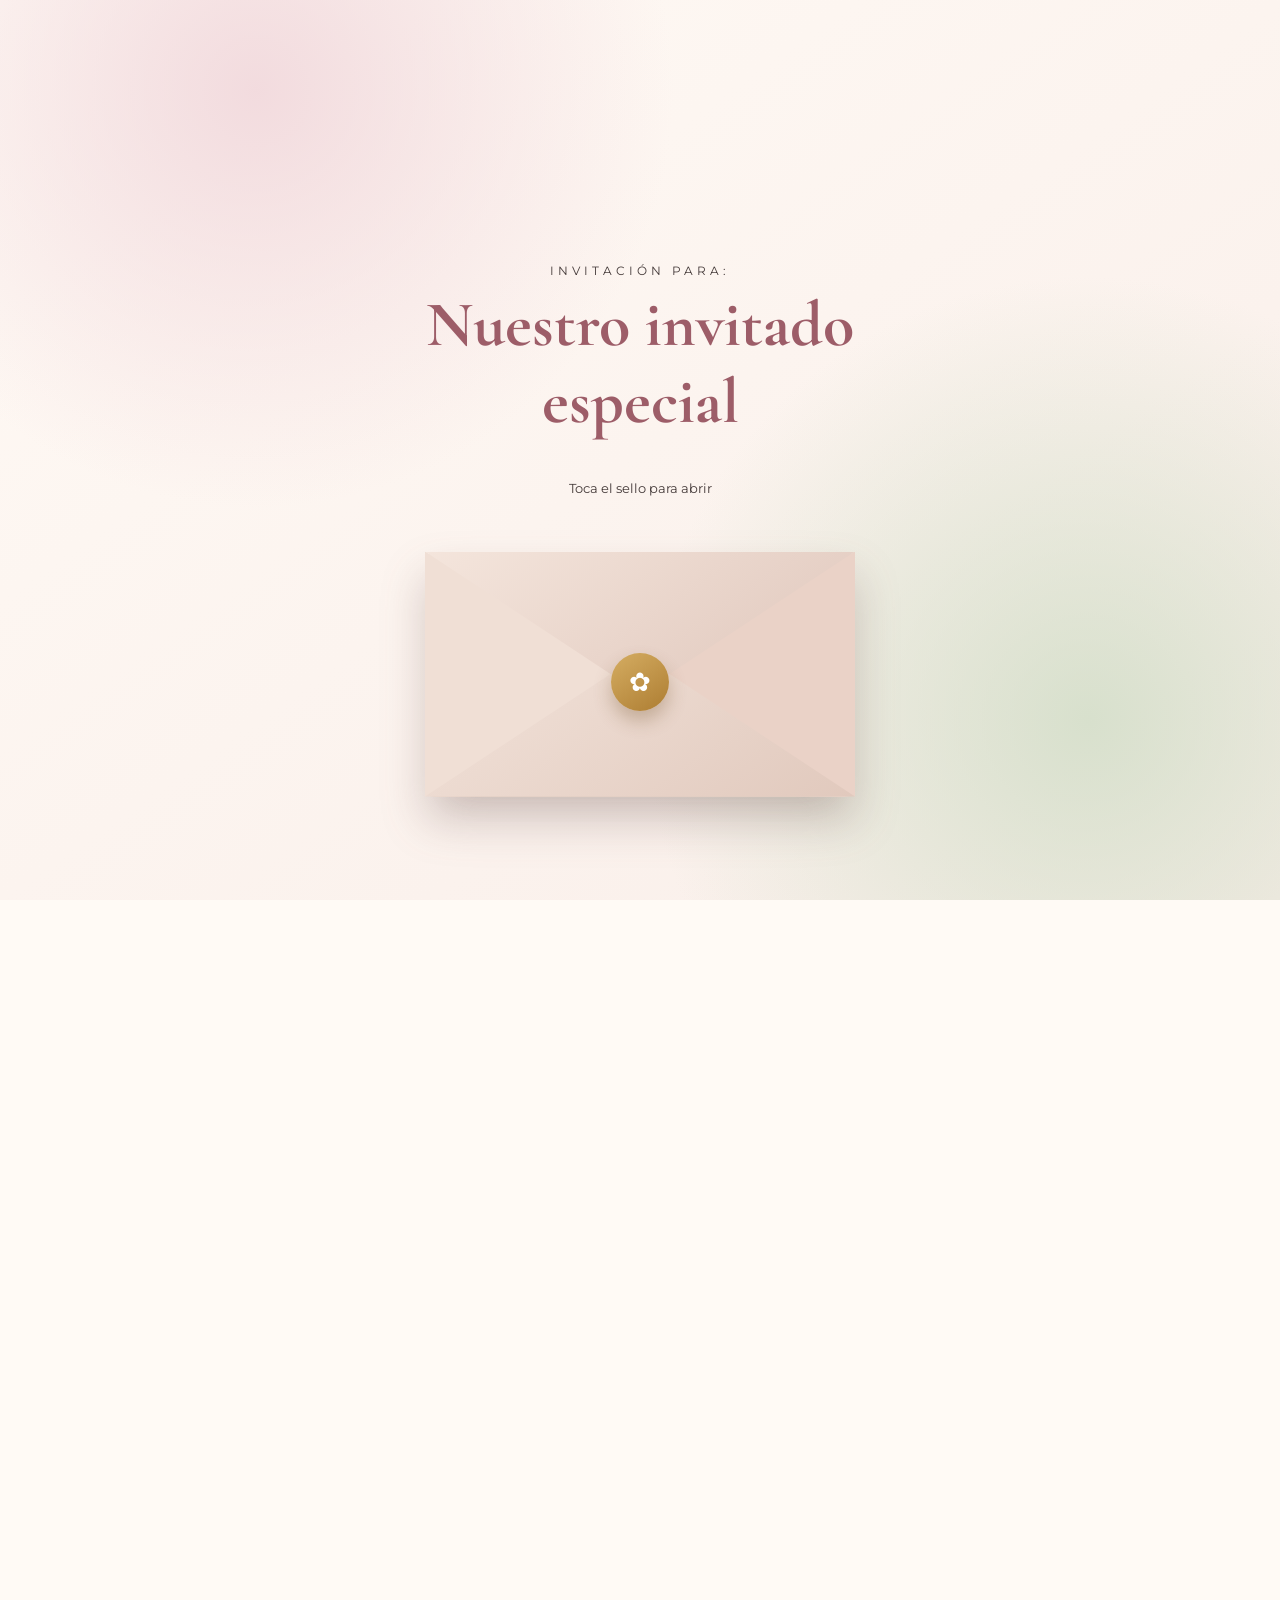
==== commit 473596e5: "Update index.html" ====
--- a/index.html
+++ b/index.html
@@ -3,55 +3,58 @@
 <head>
     <meta charset="UTF-8">
     <meta name="viewport" content="width=device-width, initial-scale=1.0">
-    <meta name="description" content="Invitación digital de graduación">
-    <title>Mi Graduación</title>
-
+
+    <title>Mi Graduación | Claritza Kristell</title>
+    <meta name="description" content="Invitación digital de graduación de Claritza Kristell">
+
+    <!-- VISTA PREVIA AL COMPARTIR -->
+    <meta property="og:type" content="website">
+    <meta property="og:title" content="Mi Graduación | Estás invitado">
+    <meta property="og:description" content="Acompáñame a celebrar este momento tan especial.">
+
+    <!-- CAMBIA ESTAS DOS DIRECCIONES CUANDO PUBLIQUES EN GITHUB PAGES -->
+    <meta property="og:image" content="https://TU-USUARIO.github.io/invitacion-graduacion/img/vista-previa.jpg">
+    <meta property="og:url" content="https://TU-USUARIO.github.io/invitacion-graduacion/">
+
+    <meta property="og:image:width" content="1200">
+    <meta property="og:image:height" content="630">
+    <meta name="twitter:card" content="summary_large_image">
+
+    <!-- FUENTES -->
     <link rel="preconnect" href="https://fonts.googleapis.com">
     <link rel="preconnect" href="https://fonts.gstatic.com" crossorigin>
-    <link href="https://fonts.googleapis.com/css2?family=Cormorant+Garamond:wght@400;600;700&family=Montserrat:wght@300;400;500;600&display=swap" rel="stylesheet">
+    <link href="https://fonts.googleapis.com/css2?family=Cormorant+Garamond:wght@400;600;700&family=Great+Vibes&family=Montserrat:wght@300;400;500;600&display=swap" rel="stylesheet">
+
     <link rel="stylesheet" href="styles.css">
 </head>
+
 <body>
-    <!-- VISTA PREVIA AL COMPARTIR -->
-<meta property="og:type" content="website">
-
-<meta property="og:title"
-      content="Mi Graduación | Estás invitado">
-
-<meta property="og:description"
-      content="Acompáñame a celebrar este momento tan especial.">
-
-<meta property="og:image"
-      content="https://TU-USUARIO.github.io/invitacion-graduacion/img/portada.jpeg">
-
-<meta property="og:image:width" content="1200">
-<meta property="og:image:height" content="630">
-
-<meta property="og:url"
-      content="https://TU-USUARIO.github.io/invitacion-graduacion/">
-
-<meta name="twitter:card" content="summary_large_image">
+
     <!-- MÚSICA -->
     <audio id="backgroundMusic" preload="none" loop>
         <source src="audio/musica.mp3" type="audio/mpeg">
     </audio>
 
-    <!-- SOBRE DE ENTRADA -->
+    <!-- SOBRE -->
     <section class="welcome-screen" id="welcomeScreen">
         <div class="floating-petals" aria-hidden="true"></div>
 
         <div class="envelope-area">
-              <p class="welcome-small">Invitación para:</p>
-                <h1 class="guest-name" class="guestName">Nuestro invitado especial</h1>
-            <small>Toca para abrir</small>
+            <p class="welcome-small">Invitación para:</p>
+
+            <!-- La clase guestName permite repetir el nombre en varios lugares -->
+            <h1 class="guest-name guestName">
+                Nuestro invitado especial
+            </h1>
+
+            <small class="touch-text">Toca el sello para abrir</small>
 
             <div class="envelope-wrapper" id="envelopeWrapper">
                 <div class="envelope">
                     <div class="letter">
                         <span class="flower-icon">✿</span>
                         <p>Te invito a celebrar</p>
-                        <strong>Mi Graduación</strong>
-                        
+                        <strong class="script-title">Mi Graduación</strong>
                     </div>
 
                     <div class="envelope-back"></div>
@@ -60,7 +63,11 @@
                     <div class="envelope-front-bottom"></div>
                     <div class="flap"></div>
 
-                    <button class="seal" id="openInvitation" aria-label="Abrir invitación">
+                    <button
+                        class="seal"
+                        id="openInvitation"
+                        type="button"
+                        aria-label="Abrir invitación">
                         ✿
                     </button>
                 </div>
@@ -74,21 +81,26 @@
         <!-- PORTADA -->
         <section class="hero">
             <div class="hero-overlay"></div>
-            <div class="floral-corner floral-top-left"></div>
-            <div class="floral-corner floral-bottom-right"></div>
 
             <div class="hero-content reveal">
                 <p class="eyebrow">Después de años de esfuerzo</p>
-                <h2>¡Me gradúo!</h2>
+
+                <h2 class="script-heading">¡Me gradúo!</h2>
+
                 <div class="gold-line"></div>
-                <h1>Claritza Kristell Esteban De La Cruz</h1>
+
+                <h1 class="graduate-name">
+                    Claritza Kristell<br>
+                    Esteban De La Cruz
+                </h1>
+
                 <p class="career">Licenciada en Educación Primaria</p>
                 <p class="hero-date">17 de julio de 2026</p>
 
-                 <button class="music-button" id="musicButton" type="button">
-                  <!--<span id="musicIcon">♫</span>
-                    <span id="musicText">Reproducir música</span>--> 
-                </button> 
+                <button class="music-button" id="musicButton" type="button">
+                    <span id="musicIcon">♫</span>
+                    <span id="musicText">Reproducir música</span>
+                </button>
             </div>
 
             <a class="scroll-indicator" href="#message" aria-label="Continuar">
@@ -100,28 +112,40 @@
         <section class="section message-section" id="message">
             <div class="section-card reveal">
                 <span class="section-flower">❀</span>
+
                 <p class="section-label">Con enorme alegría</p>
-                <h2>Quiero compartir contigo este gran logro</h2>
+
+                <h2 class="script-heading">
+                    Quiero compartir contigo este gran logro
+                </h2>
+
                 <p>
                     Después de tanto esfuerzo, aprendizajes y momentos inolvidables,
                     ha llegado el día de celebrar el cierre de una etapa y el comienzo
                     de nuevos sueños.
                 </p>
+
                 <p class="highlight-text">
                     Tu presencia hará que este momento sea aún más especial.
                 </p>
-                <p class="welcome-small">Invitación para:</p>
-<h1 class="guest-name" class="guestName">Nuestro invitado especial</h1>
-
-<p>
-    Invitación válida para
-    <strong id="guestPasses">1</strong>
-    <span id="peopleWord">persona</span>.
-</p>
-
-<p id="tableText" hidden>
-    Mesa: <strong id="guestTable"></strong>
-</p>
+
+                <div class="guest-information">
+                    <p class="welcome-small">Invitación para:</p>
+
+                    <h3 class="guest-name guestName">
+                        Nuestro invitado especial
+                    </h3>
+
+                    <p>
+                        Invitación válida para
+                        <strong id="guestPasses">1</strong>
+                        <span id="peopleWord">persona</span>.
+                    </p>
+
+                    <p id="tableText" hidden>
+                        Mesa: <strong id="guestTable"></strong>
+                    </p>
+                </div>
             </div>
         </section>
 
@@ -129,54 +153,54 @@
         <section class="section countdown-section">
             <div class="reveal">
                 <p class="section-label">Faltan</p>
-                
 
                 <div class="countdown" id="countdown">
                     <div class="time-box">
                         <span id="days">00</span>
                         <small>Días</small>
                     </div>
+
                     <div class="time-box">
                         <span id="hours">00</span>
                         <small>Horas</small>
                     </div>
+
                     <div class="time-box">
                         <span id="minutes">00</span>
                         <small>Minutos</small>
                     </div>
+
                     <div class="time-box">
                         <span id="seconds">00</span>
                         <small>Segundos</small>
                     </div>
-                    
-                </div>
-                <h2>Para nuestra celebración</h2>
+                </div>
+
+                <h2 class="script-heading countdown-title">
+                    Para nuestra celebración
+                </h2>
 
                 <p id="countdownMessage" class="countdown-message"></p>
             </div>
         </section>
 
-        <!-- DATOS DEL EVENTO 
+        <!-- RECEPCIÓN -->
         <section class="section event-section">
-            <div class="event-grid">
-                <article class="event-card reveal">
-                    <span class="event-icon">🎓</span>
-                    <h3>Ceremonia</h3>
-                    <p class="event-date">Sábado 17 de julio de 2026</p>
-                    <p>10:30 p. m.</p>
-                    <p>Universidad / Auditorio</p>
-                    <a class="primary-button" href="https://maps.google.com/" target="_blank" rel="noopener">
-                        Ver ubicación
-                    </a>
-                </article> -->
-
+            <div class="event-grid single-event">
                 <article class="event-card reveal">
                     <span class="event-icon">✿</span>
-                    <h3>Recepción</h3>
-                    <p class="event-date">Sábado 17 de julio de 2026</p>
+
+                    <h3 class="script-heading">Recepción</h3>
+
+                    <p class="event-date">Viernes 17 de julio de 2026</p>
                     <p>3:30 p. m.</p>
-                    <p>pob. Mazateupa -Calle baltazar-<br>despúes del casino al fondo, casa amarilla</p>
-                    <a class="primary-button" href="https://maps.app.goo.gl/3hZRBDgZvy63nsXK6" target="_blank" rel="noopener">
+                    <p>Calle Baltazar, casa amarilla</p>
+
+                    <a
+                        class="primary-button"
+                        href="https://maps.app.goo.gl/3hZRBDgZvy63nsXK6"
+                        target="_blank"
+                        rel="noopener">
                         Ver ubicación
                     </a>
                 </article>
@@ -187,41 +211,46 @@
         <section class="section timeline-section">
             <div class="section-heading reveal">
                 <p class="section-label">Programa</p>
-                <h2>Itinerario</h2>
+                <h2 class="script-heading">Itinerario</h2>
             </div>
 
             <div class="timeline">
                 <div class="timeline-item reveal">
                     <div class="timeline-dot"></div>
-                    <div class="timeline-time">10:30 p. m.</div>
+                    <div class="timeline-time">10:30 a. m.</div>
+
                     <div class="timeline-content">
                         <h3>Ceremonia de graduación</h3>
-                        <p>Entrega de documentos y Ceremonia oficial.</p>
+                        <p>Entrega de documentos y ceremonia oficial.</p>
                     </div>
                 </div>
 
                 <div class="timeline-item reveal">
                     <div class="timeline-dot"></div>
                     <div class="timeline-time">3:30 p. m.</div>
+
                     <div class="timeline-content">
                         <h3>Recepción de invitados</h3>
-                        <p>Bienvenida en el lugar de eventos.</p>
+                        <p>Bienvenida en el lugar del evento.</p>
                     </div>
                 </div>
 
                 <div class="timeline-item reveal">
                     <div class="timeline-dot"></div>
                     <div class="timeline-time">5:00 p. m.</div>
+
                     <div class="timeline-content">
                         <h3>Celebración</h3>
-                        <p>momentos llena de recuerdos.</p>
-                    </div>
-                </div>
-            </div>
-        </section>
-
-        <!-- GALERÍA -->
-        <section class="section gallery-section">
+                        <p>Una tarde llena de alegría y recuerdos inolvidables.</p>
+                    </div>
+                </div>
+            </div>
+        </section>
+
+        <!-- GALERÍA
+             Las fotos se cargan desde CONFIG.photos en script.js.
+             Para cambiarlas solo modifica esa lista. -->
+         <section class="section gallery-section">
             <div class="section-heading reveal">
                 <p class="section-label">Recuerdos</p>
                 <h2>Mi camino hasta aquí</h2>
@@ -243,68 +272,15 @@
             </div>
         </section>
 
-        <!-- VESTIMENTA 
-        <section class="section dress-section">
-            <div class="section-card reveal">
-                <span class="section-flower">✿</span>
-                <p class="section-label">Código de vestimenta</p>
-                <h2>Formal</h2>
-                <p>
-                    Nos encantará verte elegante para compartir esta noche tan especial.
-                </p>
-                <div class="color-palette" aria-label="Paleta sugerida">
-                    <span class="color color-1"></span>
-                    <span class="color color-2"></span>
-                    <span class="color color-3"></span>
-                    <span class="color color-4"></span>
-                </div>
-            </div>
-        </section> -->
-
-        <!-- CONFIRMACIÓN
-        <section class="section rsvp-section" id="confirmar">
-            <div class="rsvp-card reveal">
-                <p class="section-label">Confirmación</p>
-                <h2>¿Nos acompañas?</h2>
-                <p>Confirma tu asistencia antes del 10 de julio de 2026.</p>
-
-                <form id="rsvpForm">
-                    <div class="form-group">
-                        <label for="name">Nombre</label>
-                        <input type="text" id="name" name="name" placeholder="Escribe tu nombre" required>
-                    </div>
-
-                    <div class="form-group">
-                        <label for="attendance">Asistencia</label>
-                        <select id="attendance" name="attendance" required>
-                            <option value="">Selecciona una opción</option>
-                            <option value="Sí asistiré">Sí asistiré</option>
-                            <option value="No podré asistir">No podré asistir</option>
-                        </select>
-                    </div>
-
-                    <div class="form-group">
-                        <label for="guests">Número de personas</label>
-                        <input type="number" id="guests" name="guests" min="1" max="10" value="1">
-                    </div>
-
-                    <div class="form-group">
-                        <label for="messageText">Mensaje</label>
-                        <textarea id="messageText" name="message" rows="4" placeholder="Escribe un mensaje opcional"></textarea>
-                    </div>
-
-                    <button class="primary-button form-button" type="submit">
-                        Confirmar por WhatsApp
-                    </button>
-                </form>
-            </div>
-        </section> -->
-
         <!-- DESPEDIDA -->
         <footer class="footer">
             <div class="footer-flower">❀</div>
-            <h2>Gracias por formar parte de esta historia</h2>
-            <p>Con cariño, Lic. Claritza Kristell❤️</p>
+
+            <h2 class="script-heading">
+                Gracias por formar parte de esta historia
+            </h2>
+
+            <p>Con cariño, Lic. Claritza Kristell ❤️</p>
             <small>Graduación 2026</small>
         </footer>
     </main>
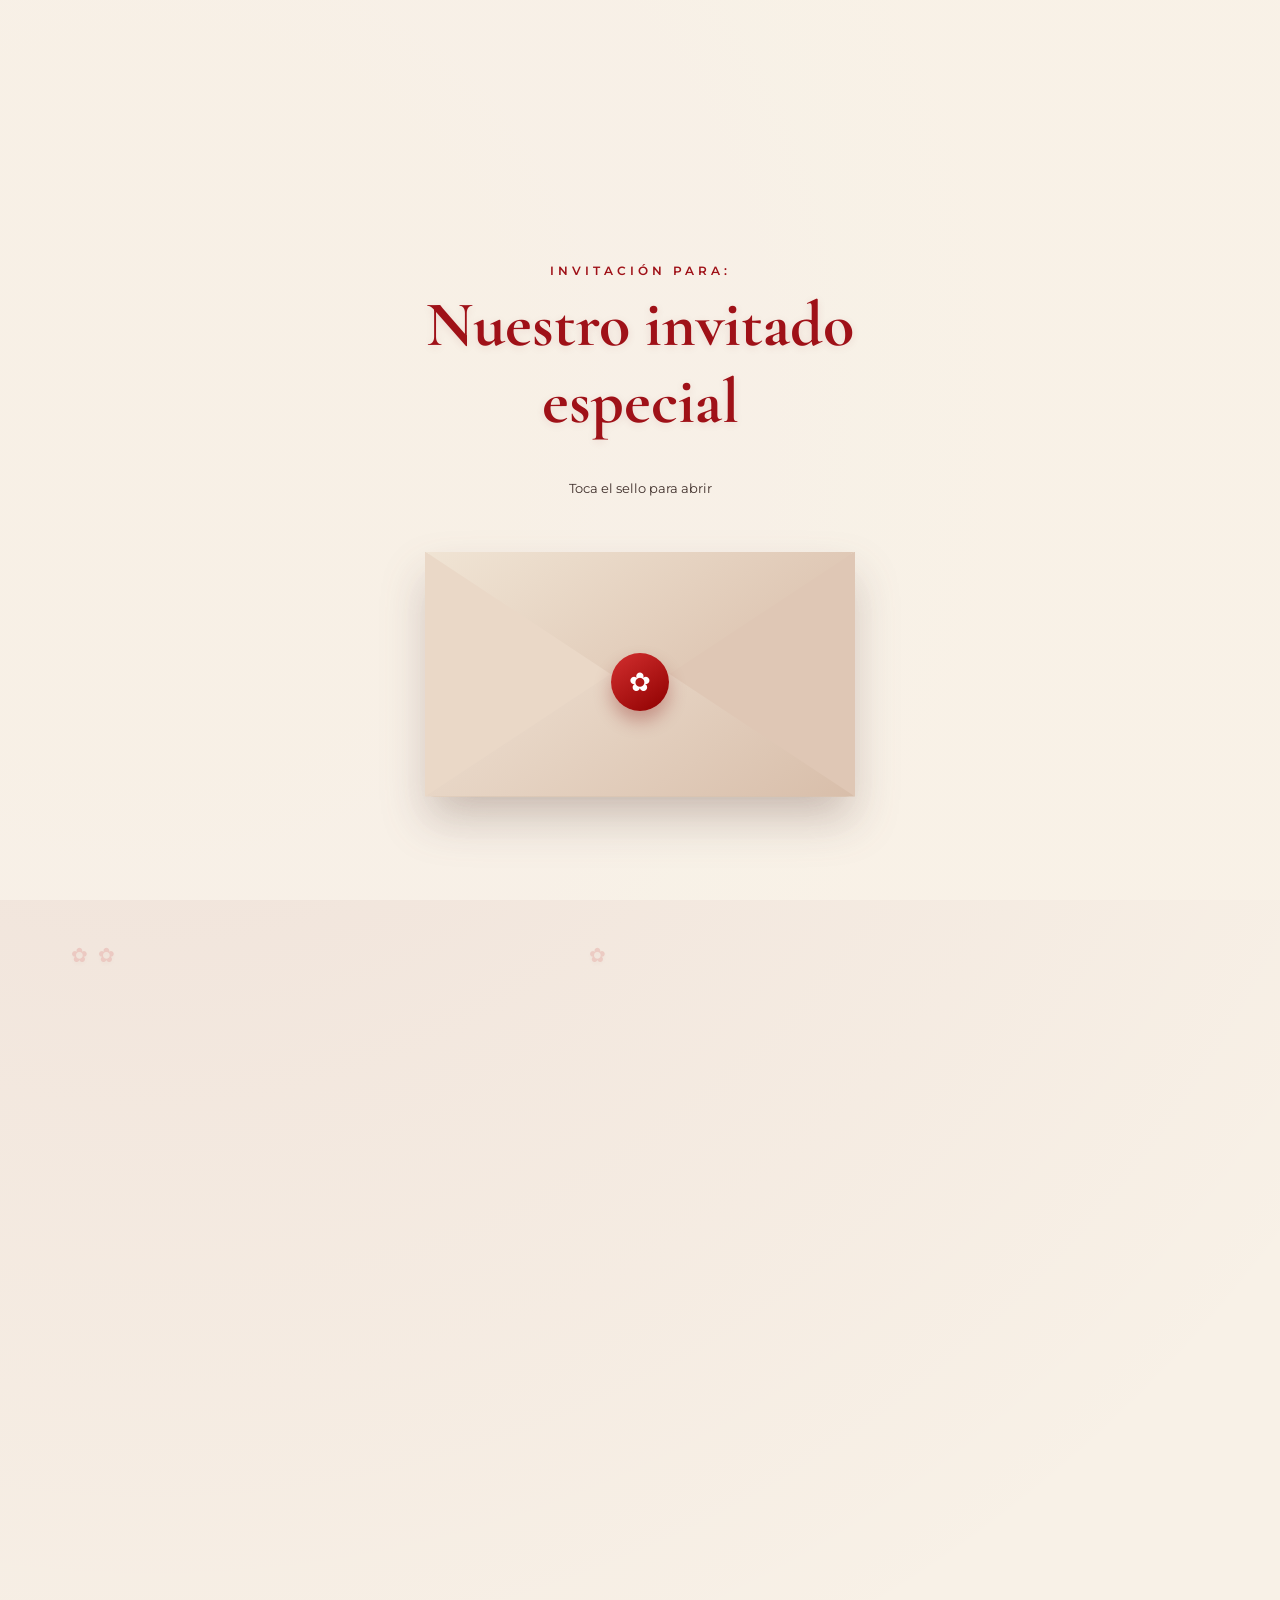
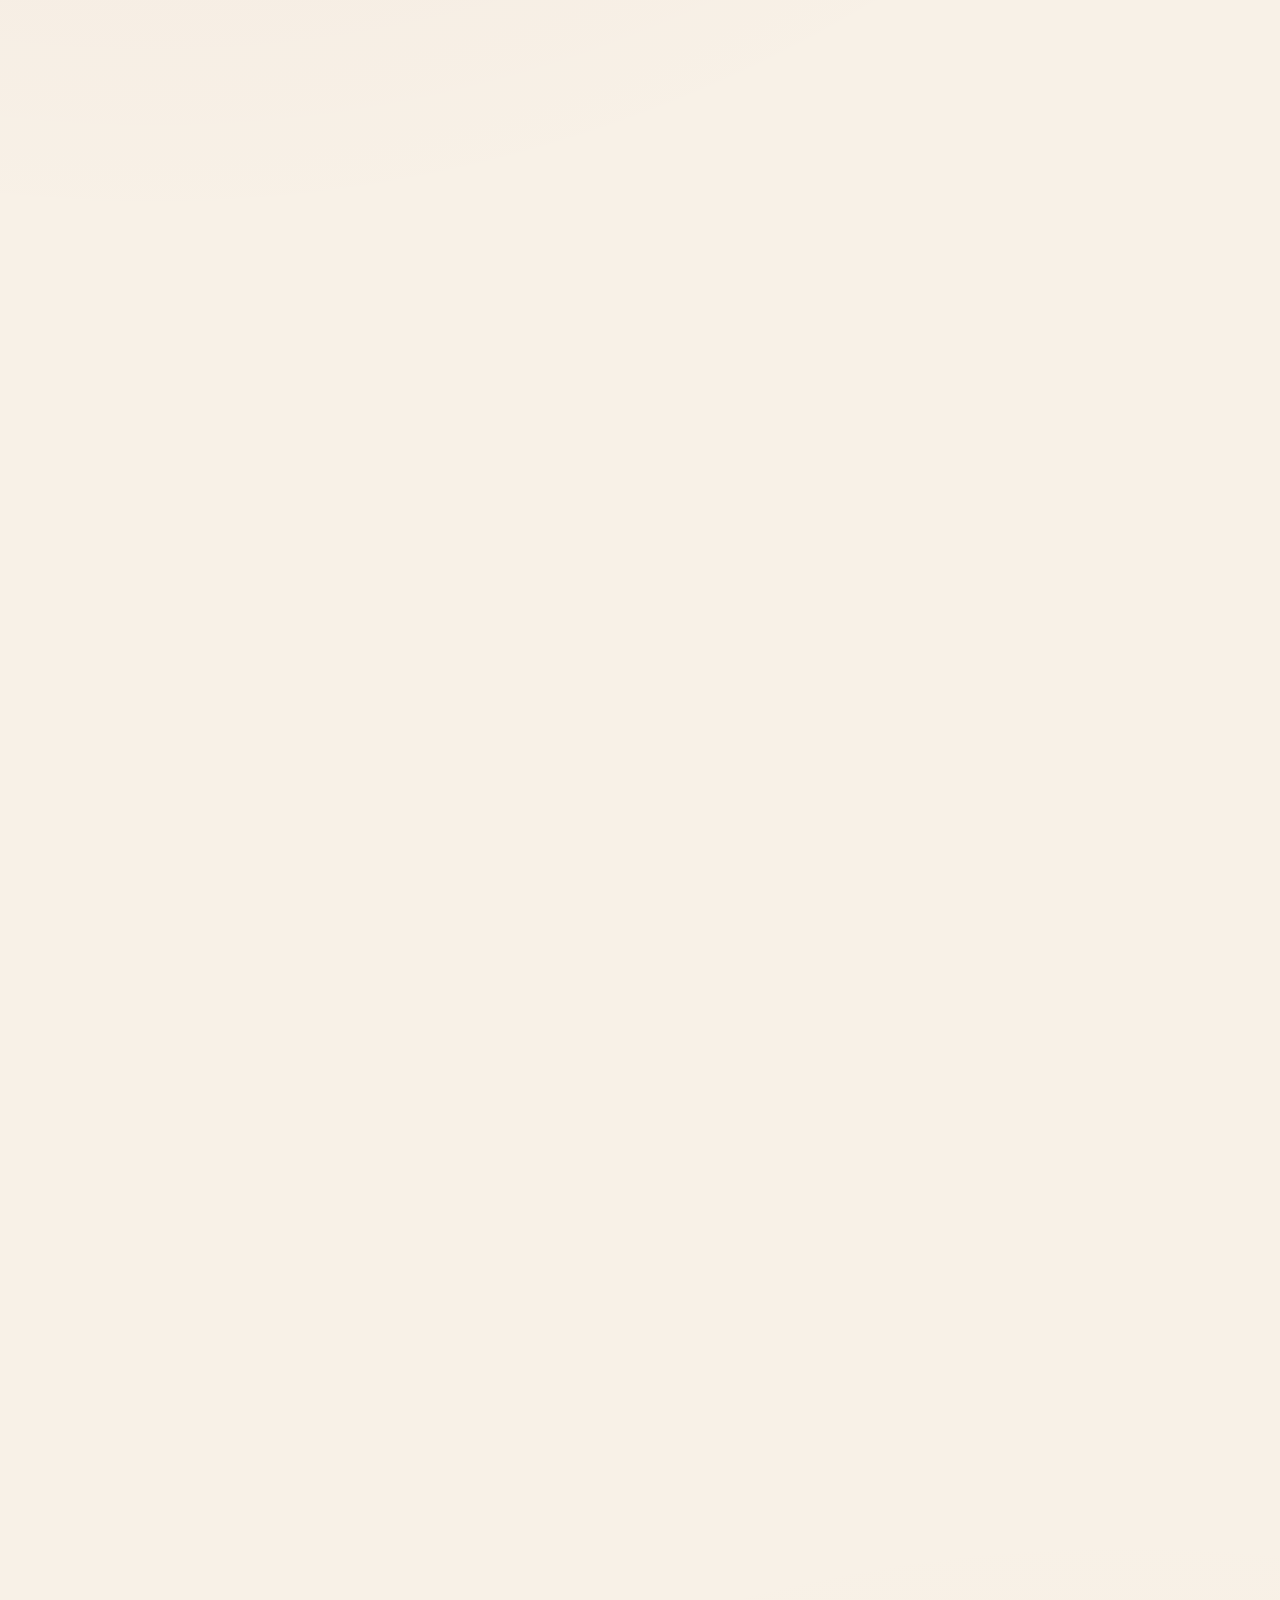
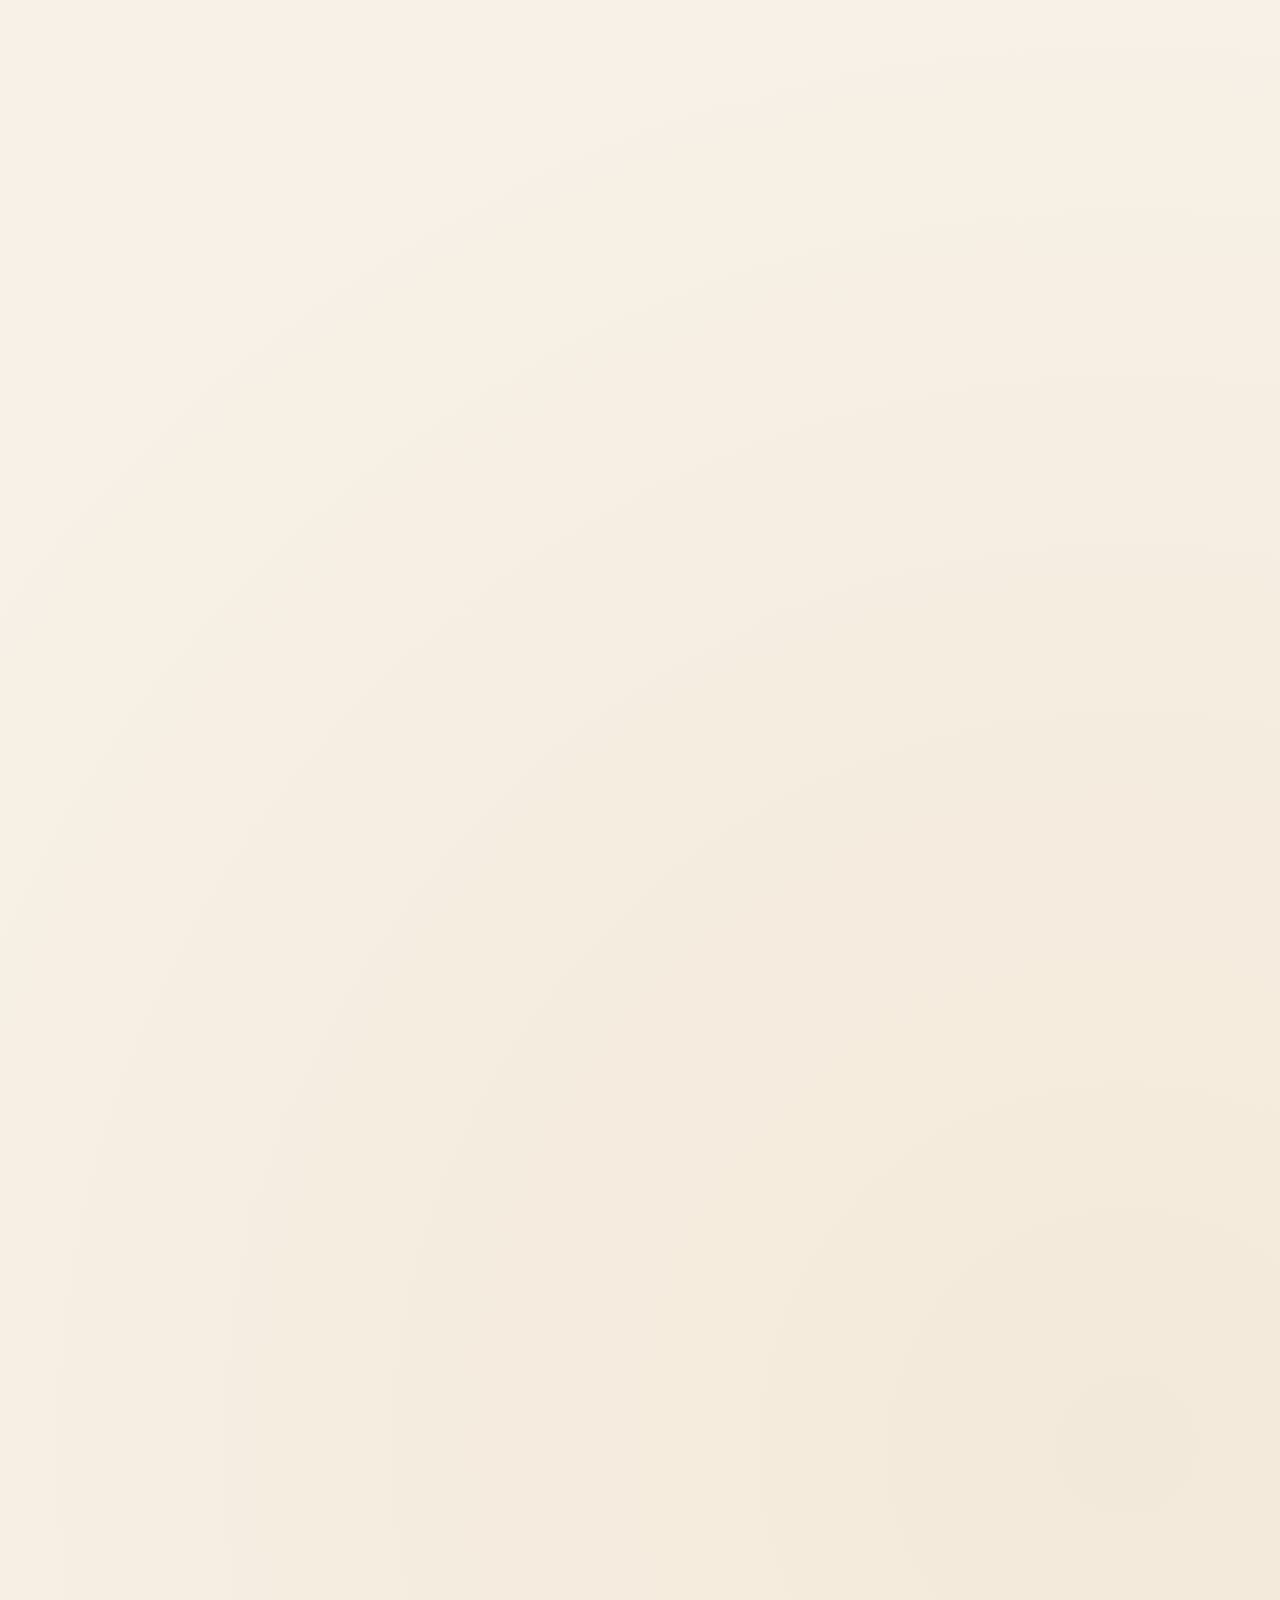
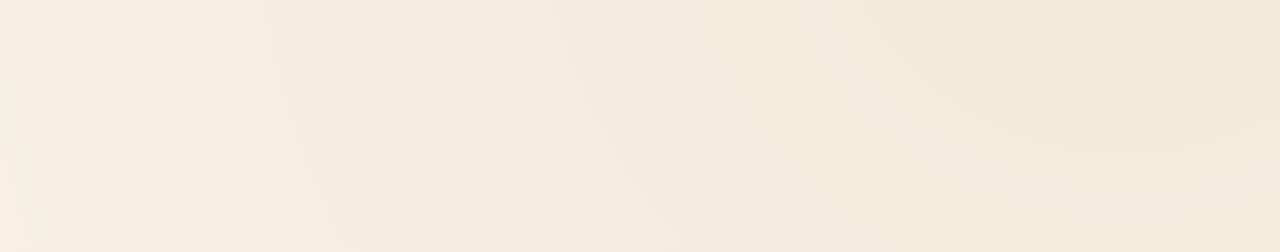
==== commit ff0a66f3: "Update index.html" ====
--- a/index.html
+++ b/index.html
@@ -21,9 +21,9 @@
     <meta name="twitter:card" content="summary_large_image">
 
     <!-- FUENTES -->
-    <link rel="preconnect" href="https://fonts.googleapis.com">
-    <link rel="preconnect" href="https://fonts.gstatic.com" crossorigin>
     <link href="https://fonts.googleapis.com/css2?family=Cormorant+Garamond:wght@400;600;700&family=Great+Vibes&family=Montserrat:wght@300;400;500;600&display=swap" rel="stylesheet">
+    <link href="https://fonts.googleapis.com/css2?family=Cormorant+Garamond:wght@400;600;700&family=Montserrat:wght@300;400;500;600&family=Parisienne&display=swap" rel="stylesheet">
+    <link href="https://fonts.googleapis.com/css2?family=Alex+Brush&family=Allura&family=Parisienne&family=Tangerine:wght@400;700&display=swap" rel="stylesheet">
 
     <link rel="stylesheet" href="styles.css">
 </head>
@@ -85,7 +85,7 @@
             <div class="hero-content reveal">
                 <p class="eyebrow">Después de años de esfuerzo</p>
 
-                <h2 class="script-heading">¡Me gradúo!</h2>
+                <h2 class="script-heading">¡Graduation <br>party!</h2>
 
                 <div class="gold-line"></div>
 
@@ -97,10 +97,10 @@
                 <p class="career">Licenciada en Educación Primaria</p>
                 <p class="hero-date">17 de julio de 2026</p>
 
-                <button class="music-button" id="musicButton" type="button">
+                <!-- <button class="music-button" id="musicButton" type="button">
                     <span id="musicIcon">♫</span>
                     <span id="musicText">Reproducir música</span>
-                </button>
+                </button> -->
             </div>
 
             <a class="scroll-indicator" href="#message" aria-label="Continuar">
@@ -120,9 +120,9 @@
                 </h2>
 
                 <p>
-                    Después de tanto esfuerzo, aprendizajes y momentos inolvidables,
-                    ha llegado el día de celebrar el cierre de una etapa y el comienzo
-                    de nuevos sueños.
+                    “Los sueños se construyen con esfuerzo,
+                     perseverancia y el cariño de quienes nos acompañan en el camino. 
+                    Hoy ese sueño se hace realidad y deseo celebrarlo contigo.”
                 </p>
 
                 <p class="highlight-text">
@@ -194,7 +194,8 @@
 
                     <p class="event-date">Viernes 17 de julio de 2026</p>
                     <p>3:30 p. m.</p>
-                    <p>Calle Baltazar, casa amarilla</p>
+                    <p>Pob. Mazateupa -Calle Baltazar-
+                        <br>Después del casino al fondo <br>-casa amarilla-</p>
 
                     <a
                         class="primary-button"
@@ -277,7 +278,7 @@
             <div class="footer-flower">❀</div>
 
             <h2 class="script-heading">
-                Gracias por formar parte de esta historia
+                "Porque los sueños se convierten en realidad y porque Dios así lo quiso."
             </h2>
 
             <p>Con cariño, Lic. Claritza Kristell ❤️</p>
--- a/styles.css
+++ b/styles.css
@@ -1153,3 +1153,187 @@
         font-size: 2.5rem;
     }
 }
+
+
+/* ==========================================================
+   TEMA FLORAL VINO, MARFIL Y DORADO
+========================================================== */
+:root {
+    --cream:#f8f1e7; --white:#fffdf9; --rose:#9f2731; --rose-dark:#6f1018;
+    --rose-light:#ead2d1; --green:#7b7b5f; --green-dark:#4f503d;
+    --gold:#c7a267; --text:#3f2f2b; --wine:#7b1018; --wine-deep:#4f090e;
+    --beige:#eadfce; --shadow:0 20px 50px rgba(83,33,32,.18);
+}
+body{background:radial-gradient(circle at 12% 8%,rgba(123,16,24,.08),transparent 30%),radial-gradient(circle at 88% 92%,rgba(199,162,103,.10),transparent 32%),var(--cream);color:var(--text)}
+.welcome-screen{background:linear-gradient(rgba(248,241,231,.92),rgba(248,241,231,.92)),url("img/flores-fondo.png") center/cover no-repeat}
+.welcome-small{color:var(--wine);font-weight:600}.guest-name{color:var(--wine);text-shadow:0 2px 8px rgba(123,16,24,.10)}
+.envelope-back{background:#decab7}.flap{background:linear-gradient(145deg,#f0e4d4,#d8bca8)}
+.envelope-front-left{background:#ead8c7}.envelope-front-right{background:#dfc7b5}
+.envelope-front-bottom{background:linear-gradient(145deg,#f4e9dc,#d8beaa)}
+.letter{background:linear-gradient(rgba(255,253,249,.94),rgba(255,253,249,.94)),url("img/flores-fondo.png") center/cover;border:1px solid rgba(199,162,103,.45)}
+.letter strong{color:var(--wine)}.flower-icon{color:var(--gold)}
+.seal{background:linear-gradient(145deg,#8f1720,#5e0b11);box-shadow:0 10px 18px rgba(79,9,14,.32)}
+.hero{background:linear-gradient(rgba(55,16,18,.34),rgba(55,16,18,.55)),url("img/portada.jpg") center/cover no-repeat}
+.hero-overlay{background:linear-gradient(rgba(56,17,19,.26),rgba(56,17,19,.54)),linear-gradient(135deg,rgba(123,16,24,.18),rgba(199,162,103,.15))}
+.hero-content{color:#fffaf4;text-shadow:0 4px 18px rgba(52,10,13,.52)}
+.hero-content h2,.hero-content h1,.hero-date{color:#fff8ef}
+.music-button{border-color:rgba(255,248,239,.75);background:rgba(96,15,21,.34)}.music-button:hover{background:rgba(96,15,21,.52)}
+.section-card,.rsvp-card,.event-card,.timeline-content{background:linear-gradient(rgba(255,253,249,.94),rgba(255,253,249,.94)),url("img/textura-papel.png") center/cover;border:1px solid rgba(199,162,103,.38)}
+.section-card h2,.section-heading h2,.rsvp-card h2,.event-card h3,.timeline-content h3{color:var(--wine)}
+.section-label{color:var(--gold)}.highlight-text{color:var(--wine)}
+.message-section,.dress-section{background:radial-gradient(circle at 8% 12%,rgba(123,16,24,.10),transparent 30%),radial-gradient(circle at 92% 88%,rgba(199,162,103,.12),transparent 32%),var(--cream)}
+.countdown-section{background:linear-gradient(135deg,rgba(79,9,14,.97),rgba(123,16,24,.95)),url("img/flores-fondo.png") center/cover;color:#fffaf4}
+.time-box{border-color:rgba(199,162,103,.42);background:rgba(255,250,244,.08)}.time-box span{color:#fff7ec}
+.event-section{background:linear-gradient(rgba(248,241,231,.92),rgba(248,241,231,.92)),url("img/flores-fondo.png") center/cover}
+.event-card{box-shadow:0 18px 42px rgba(91,32,32,.13)}.event-icon{color:var(--wine)}
+.primary-button{background:linear-gradient(145deg,var(--wine),var(--wine-deep));color:#fffaf4;box-shadow:0 10px 22px rgba(79,9,14,.18)}
+.primary-button:hover{box-shadow:0 14px 28px rgba(79,9,14,.28)}
+.timeline-section{background:linear-gradient(rgba(248,241,231,.94),rgba(248,241,231,.94)),url("img/textura-papel.png") center/cover}
+.timeline::before{background:linear-gradient(var(--gold),var(--wine),var(--gold))}.timeline-dot{background:var(--wine);box-shadow:0 0 0 2px var(--gold)}
+.gallery-section{background:radial-gradient(circle at top left,rgba(123,16,24,.08),transparent 28%),radial-gradient(circle at bottom right,rgba(199,162,103,.10),transparent 32%),#fffaf4}
+.gallery-item{border:1px solid rgba(199,162,103,.30)}
+.color-1{background:#7b1018}.color-2{background:#a12b35}.color-3{background:#c7a267}.color-4{background:#6d6b52}
+.rsvp-section{background:linear-gradient(rgba(61,13,16,.72),rgba(61,13,16,.80)),url("img/fondo-confirmacion.jpg") center/cover fixed}
+.form-group input:focus,.form-group select:focus,.form-group textarea:focus{border-color:var(--wine);box-shadow:0 0 0 3px rgba(123,16,24,.14)}
+.footer{background:linear-gradient(rgba(79,9,14,.96),rgba(79,9,14,.96)),url("img/flores-fondo.png") center/cover;color:#fffaf4}
+.footer-flower{color:var(--gold)}.petal{background:rgba(123,16,24,.60);box-shadow:0 2px 5px rgba(79,9,14,.12)}
+.section-card::before,.rsvp-card::before,.event-card::before{content:"";display:block;width:84px;height:2px;margin:0 auto 22px;background:linear-gradient(to right,transparent,var(--gold),transparent)}
+@media(max-width:768px){.hero{background-position:center top}.hero-content h1{color:#fff8ef}.section-card,.rsvp-card,.event-card{border-radius:20px}.countdown-section{background-position:center}}
+
+
+/* ==========================================================
+   AJUSTES FINALES: ROJO, FLORES CAYENDO, NOMBRE CURSIVO
+   E IMAGEN DE FONDO COMPLETA
+========================================================== */
+
+:root {
+    --rose: #c62828;
+    --rose-dark: #9f1118;
+    --wine: #b71c1c;
+    --wine-deep: #7f0000;
+    --gold: #c8a15d;
+}
+
+/* Sustituye los tonos vino por rojo */
+.welcome-small,
+.guest-name,
+.letter strong,
+.section-card h2,
+.section-heading h2,
+.rsvp-card h2,
+.event-card h3,
+.timeline-content h3,
+.highlight-text,
+.event-icon {
+    color: var(--rose-dark);
+}
+
+.seal {
+    background: linear-gradient(145deg, #d32f2f, #8e0000);
+    box-shadow: 0 10px 18px rgba(127, 0, 0, 0.30);
+}
+
+.primary-button {
+    background: linear-gradient(145deg, #c62828, #8e0000);
+    box-shadow: 0 10px 22px rgba(127, 0, 0, 0.20);
+}
+
+.primary-button:hover {
+    box-shadow: 0 14px 28px rgba(127, 0, 0, 0.30);
+}
+
+.countdown-section {
+    background:
+        linear-gradient(135deg, rgba(127, 0, 0, 0.97), rgba(198, 40, 40, 0.95)),
+        url("img/flores-fondo.png") center/cover no-repeat;
+}
+
+.timeline-dot {
+    background: #c62828;
+}
+
+.timeline::before {
+    background: linear-gradient(var(--gold), #c62828, var(--gold));
+}
+
+.footer {
+    background:
+        linear-gradient(rgba(127, 0, 0, 0.96), rgba(127, 0, 0, 0.96)),
+        url("img/flores-fondo.png") center/cover no-repeat;
+}
+
+.music-button {
+    background: rgba(198, 40, 40, 0.38);
+}
+
+.music-button:hover {
+    background: rgba(198, 40, 40, 0.56);
+}
+
+/* Solo el nombre Claritza Kristell queda en cursiva elegante */
+.graduate-name {
+    font-family: "Great Vibes", cursive !important;
+    font-style: normal;
+    font-weight: 400 !important;
+    font-size: clamp(3.2rem, 10vw, 7rem);
+    line-height: 1.05;
+}
+
+/* Los demás títulos permanecen con tipografía normal elegante */
+.hero-content h2,
+.section-card h2,
+.section-heading h2,
+.rsvp-card h2,
+.event-card h3,
+.timeline-content h3,
+.footer h2 {
+    font-family: "Cormorant Garamond", serif;
+    font-style: normal;
+    font-weight: 600;
+}
+
+/* Imagen de portada visible completa */
+.hero {
+    min-height: 100svh;
+    background-image: url("img/portada.jpg");
+    background-size: contain;
+    background-position: center;
+    background-repeat: no-repeat;
+    background-color: #f5eadb;
+}
+
+/* Capa ligera para mantener el texto legible */
+.hero-overlay {
+    background:
+        linear-gradient(rgba(127, 0, 0, 0.16), rgba(127, 0, 0, 0.32));
+}
+
+/* Flores cayendo */
+.petal {
+    width: 22px;
+    height: 22px;
+    border-radius: 50%;
+    background: transparent;
+    box-shadow: none;
+    color: #c62828;
+    font-size: 20px;
+    line-height: 1;
+    text-align: center;
+}
+
+.petal::before {
+    content: "✿";
+    display: block;
+    text-shadow: 0 2px 4px rgba(127, 0, 0, 0.20);
+}
+
+@media (max-width: 768px) {
+    .hero {
+        background-size: contain;
+        background-position: center;
+    }
+
+    .graduate-name {
+        font-size: clamp(2.8rem, 13vw, 5rem);
+    }
+}
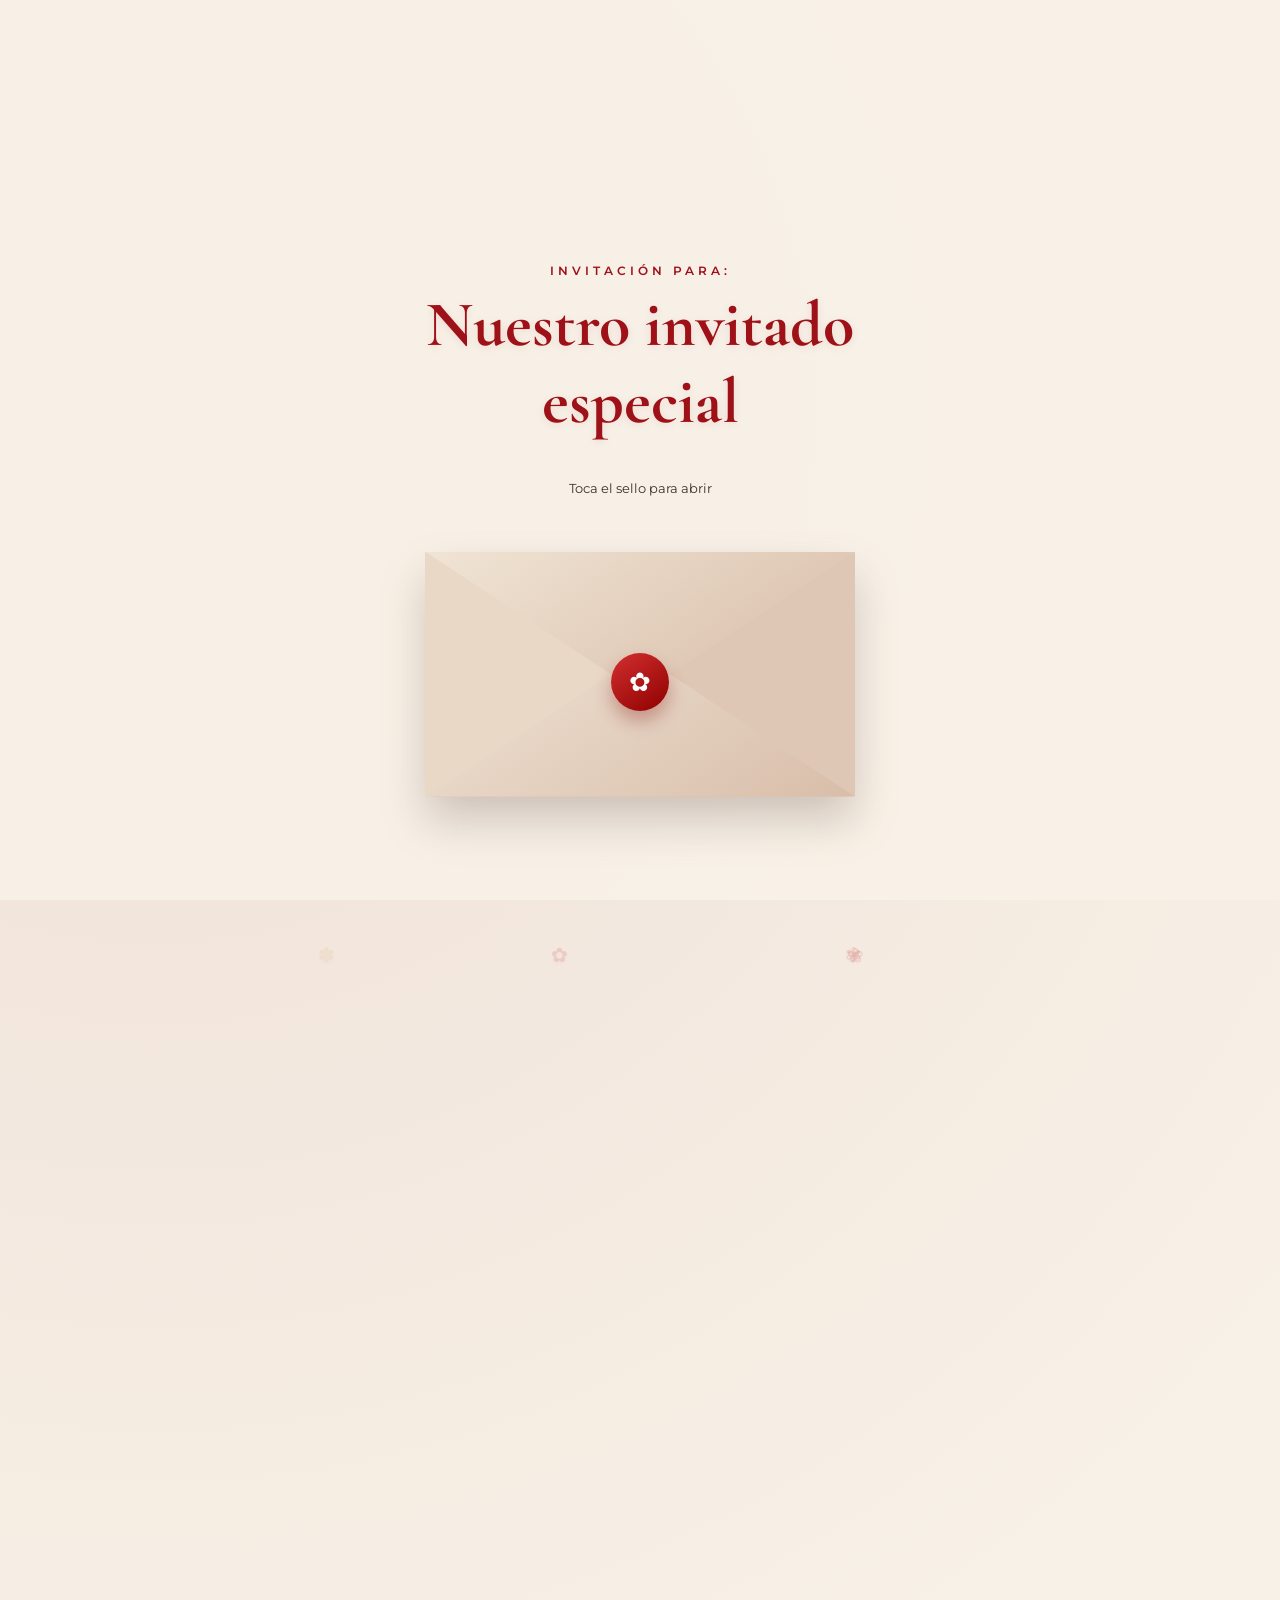
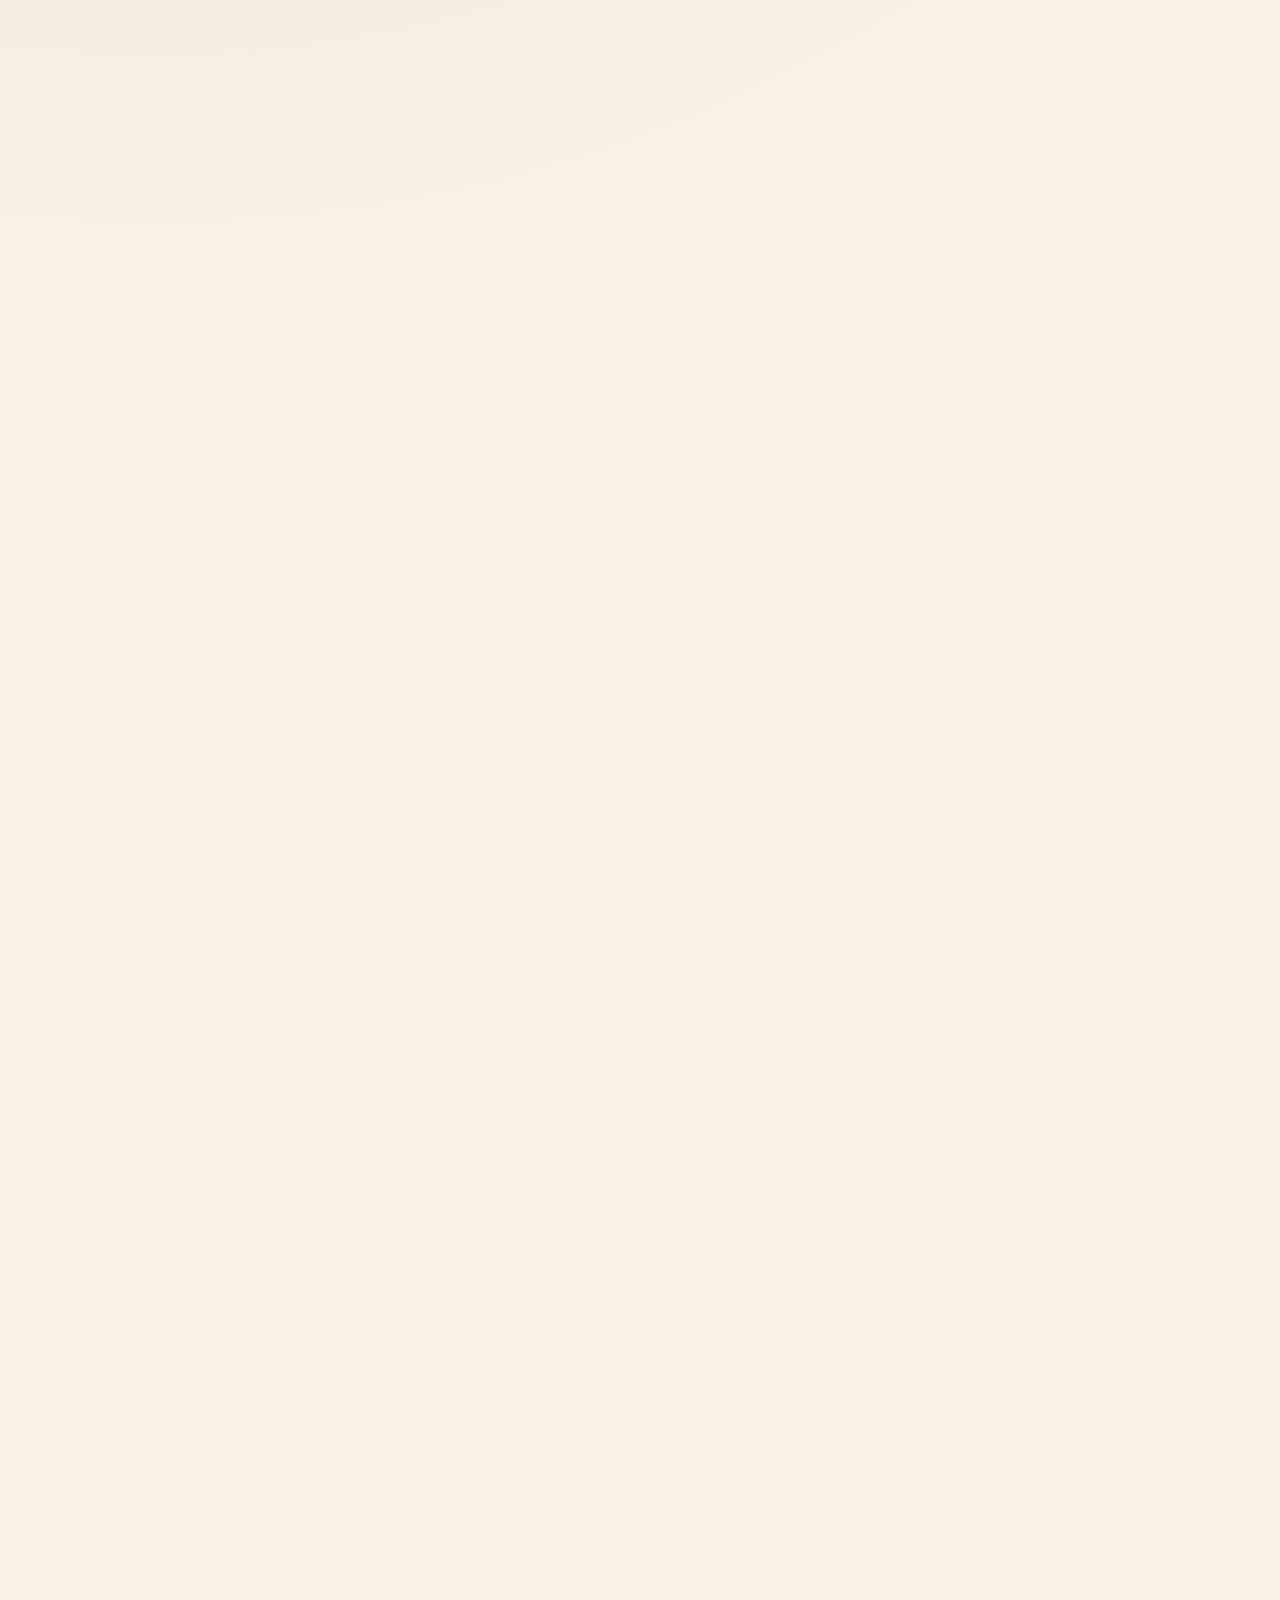
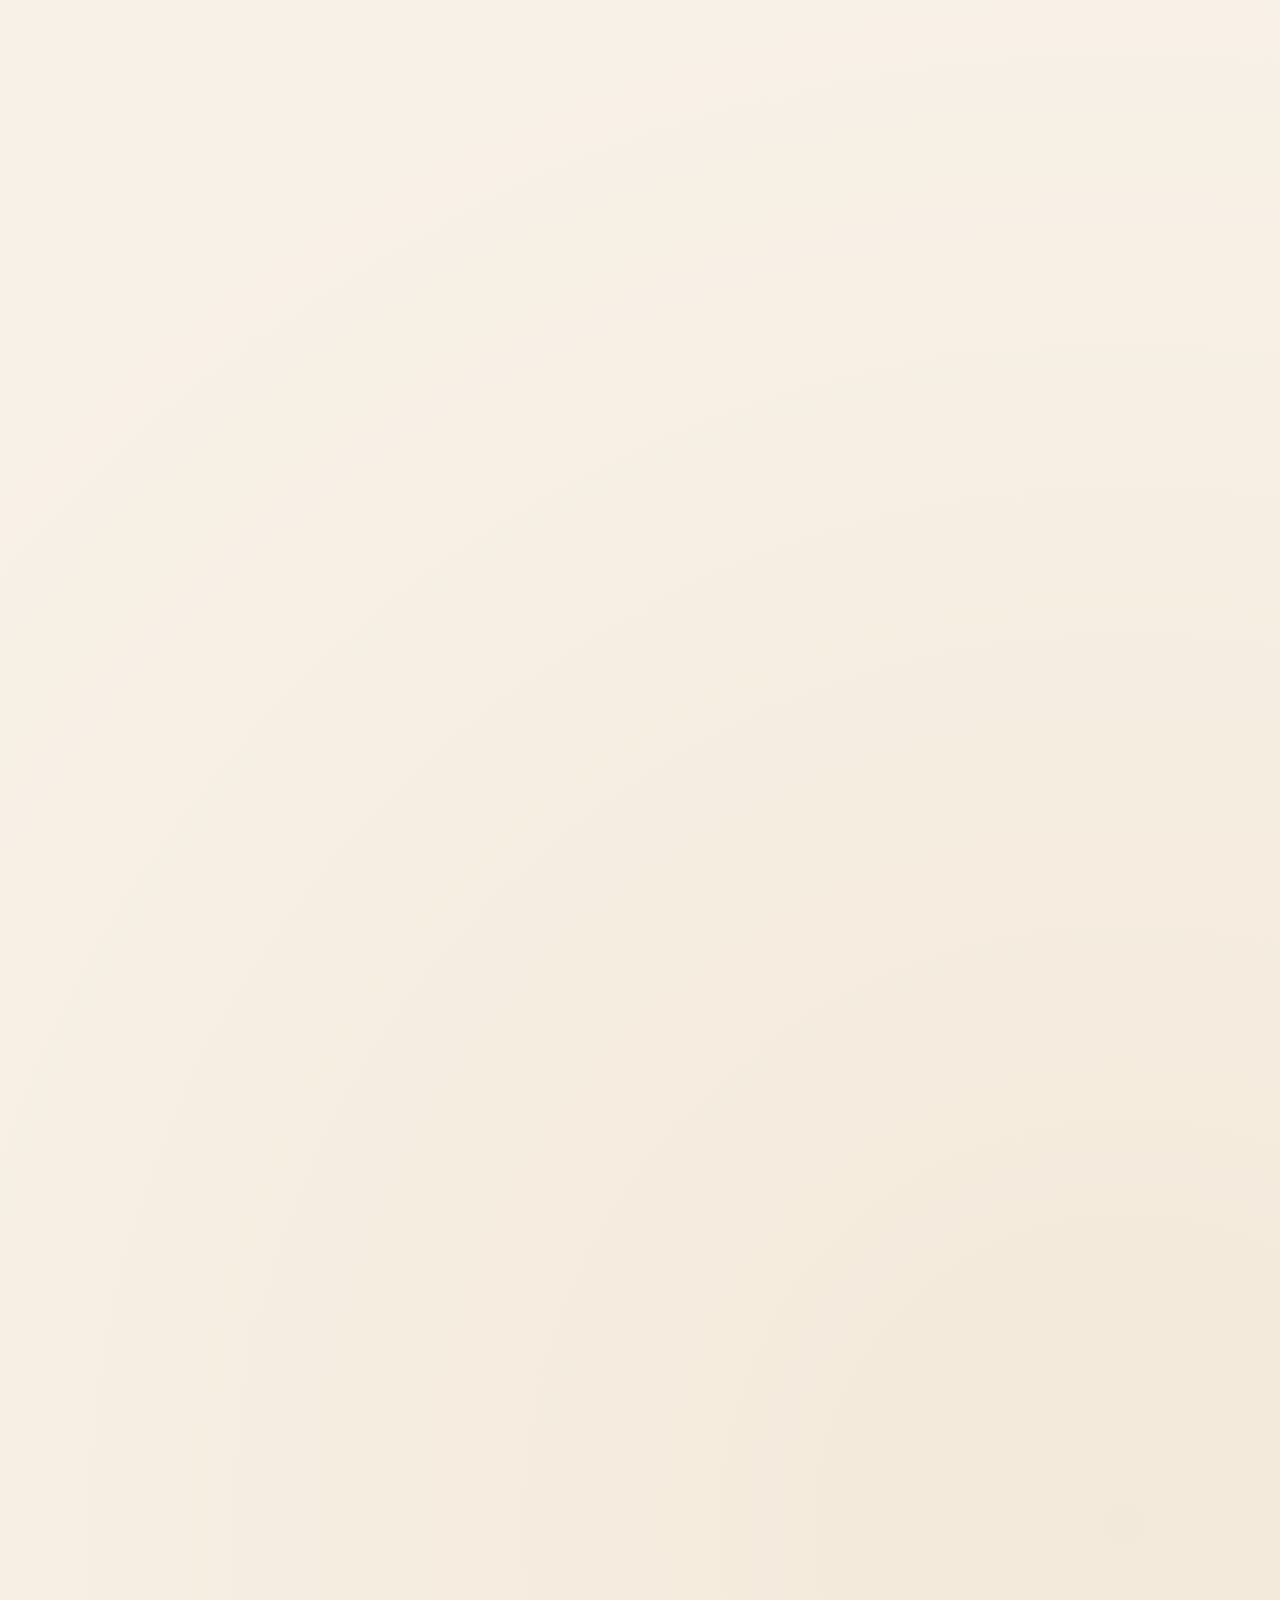
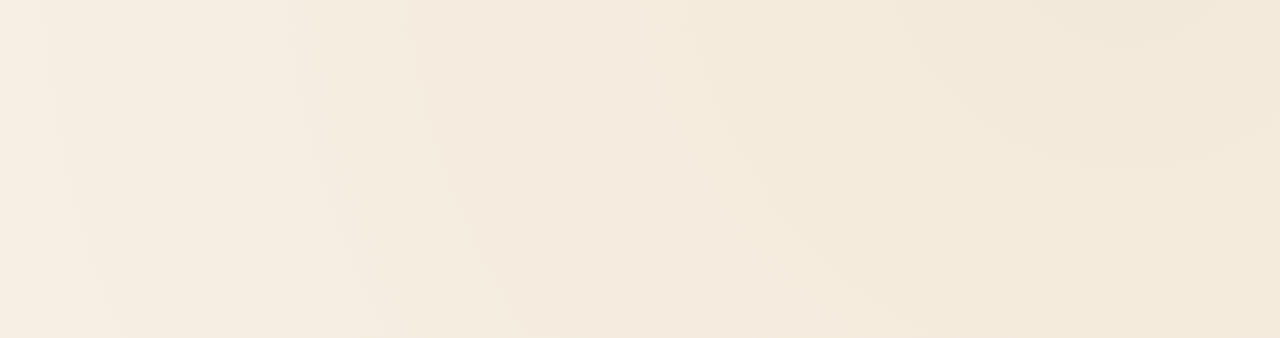
==== commit eb66f9ef: "Update eyebrow text in hero section" ====
--- a/index.html
+++ b/index.html
@@ -83,7 +83,7 @@
             <div class="hero-overlay"></div>
 
             <div class="hero-content reveal">
-                <p class="eyebrow">Después de años de esfuerzo</p>
+                <p class="eyebrow">Después de años de esfuerzo, por fin llega mi:</p>
 
                 <h2 class="script-heading">¡Graduation <br>party!</h2>
 
--- a/styles.css
+++ b/styles.css
@@ -19,13 +19,16 @@
 
 html {
     scroll-behavior: smooth;
+    overflow-x: hidden;
 }
 
 body {
     font-family: "Montserrat", sans-serif;
     color: var(--text);
     background: var(--cream);
+
     overflow-x: hidden;
+    overflow-y: hidden;
 }
 
 button,
@@ -143,7 +146,7 @@
 .letter {
     position: absolute;
     left: 7%;
-    bottom: 15px;
+    bottom: -10px;
     z-index: 3;
     display: grid;
     place-items: center;
@@ -945,8 +948,8 @@
 
     .section-card p,
     .rsvp-card p {
-        font-size: 0.9rem;
-        line-height: 1.75;
+         font-size: 1.08rem;
+    line-height: 1.9;
     }
 
     /* CONTADOR */
@@ -1272,7 +1275,7 @@
 
 /* Solo el nombre Claritza Kristell queda en cursiva elegante */
 .graduate-name {
-    font-family: "Great Vibes", cursive !important;
+    font-family: "Parisienne", cursive !important;
     font-style: normal;
     font-weight: 400 !important;
     font-size: clamp(3.2rem, 10vw, 7rem);
@@ -1337,3 +1340,380 @@
         font-size: clamp(2.8rem, 13vw, 5rem);
     }
 }
+
+
+/* ==========================================================
+   DECORACIÓN FLORAL INTENSA EN CADA SECCIÓN Y CONTENEDOR
+   Se agrega al final para conservar todo el formato actual.
+========================================================== */
+
+/* Asegura que los contenedores puedan sostener flores decorativas */
+.section,
+.section-card,
+.event-card,
+.timeline-content,
+.gallery-section,
+.countdown-section,
+.footer,
+.hero,
+.letter,
+.rsvp-card {
+    position: relative;
+    overflow: hidden;
+}
+
+/* Flores de esquina para cada sección principal */
+.section::before,
+.section::after,
+.gallery-section::before,
+.gallery-section::after,
+.countdown-section::before,
+.countdown-section::after,
+.footer::before,
+.footer::after {
+    position: absolute;
+    z-index: 1;
+    color: rgba(198, 40, 40, 0.72);
+    font-family: Georgia, serif;
+    font-size: clamp(3rem, 7vw, 6rem);
+    line-height: 1;
+    pointer-events: none;
+    text-shadow:
+        0 2px 6px rgba(127, 0, 0, 0.16),
+        18px 10px 0 rgba(200, 161, 93, 0.28),
+        35px 25px 0 rgba(159, 17, 24, 0.26);
+}
+
+.section::before,
+.gallery-section::before,
+.countdown-section::before,
+.footer::before {
+    content: "✿";
+    top: 18px;
+    left: 18px;
+    transform: rotate(-18deg);
+}
+
+.section::after,
+.gallery-section::after,
+.countdown-section::after,
+.footer::after {
+    content: "❀";
+    right: 18px;
+    bottom: 18px;
+    transform: rotate(20deg);
+}
+
+/* Tarjetas con ramos rojos en las esquinas */
+.section-card::after,
+.event-card::after,
+.timeline-content::after,
+.rsvp-card::after,
+.letter::after {
+    content: "✿  ❀  ✿";
+    position: absolute;
+    z-index: 0;
+    right: -14px;
+    bottom: 10px;
+    color: rgba(198, 40, 40, 0.58);
+    font-family: Georgia, serif;
+    font-size: clamp(1.8rem, 4vw, 3.3rem);
+    letter-spacing: -0.25rem;
+    transform: rotate(-18deg);
+    pointer-events: none;
+    text-shadow:
+        -20px -14px 0 rgba(200, 161, 93, 0.30),
+        -38px -4px 0 rgba(159, 17, 24, 0.22);
+}
+
+.section-card::before,
+.event-card::before,
+.timeline-content::before,
+.rsvp-card::before,
+.letter::before {
+    content: "❀  ✿";
+    position: absolute;
+    z-index: 0;
+    top: 10px;
+    left: -8px;
+    width: auto;
+    height: auto;
+    margin: 0;
+    color: rgba(183, 28, 28, 0.48);
+    background: none;
+    font-family: Georgia, serif;
+    font-size: clamp(1.6rem, 3.5vw, 2.8rem);
+    letter-spacing: -0.18rem;
+    transform: rotate(18deg);
+    pointer-events: none;
+    text-shadow:
+        18px 10px 0 rgba(200, 161, 93, 0.28),
+        34px -4px 0 rgba(198, 40, 40, 0.18);
+}
+
+/* Mantiene el contenido por encima de las flores */
+.section > *,
+.section-card > *,
+.event-card > *,
+.timeline-content > *,
+.gallery-section > *,
+.countdown-section > *,
+.footer > *,
+.rsvp-card > *,
+.letter > * {
+    position: relative;
+    z-index: 2;
+}
+
+/* Marco floral suave alrededor de las fotos */
+.gallery-item {
+    position: relative;
+    border: 2px solid rgba(200, 161, 93, 0.42);
+    box-shadow:
+        0 16px 34px rgba(127, 0, 0, 0.16),
+        0 0 0 6px rgba(255, 248, 239, 0.72);
+}
+
+.gallery-item::before,
+.gallery-item::after {
+    position: absolute;
+    z-index: 3;
+    color: rgba(198, 40, 40, 0.84);
+    font-family: Georgia, serif;
+    font-size: 2rem;
+    pointer-events: none;
+    text-shadow: 0 2px 5px rgba(127, 0, 0, 0.18);
+}
+
+.gallery-item::before {
+    content: "✿";
+    top: 8px;
+    left: 10px;
+    transform: rotate(-18deg);
+}
+
+.gallery-item::after {
+    content: "❀";
+    right: 10px;
+    bottom: 8px;
+    transform: rotate(18deg);
+}
+
+/* Más flores en la portada, sin tapar el texto */
+.hero::before,
+.hero::after {
+    position: absolute;
+    z-index: 2;
+    color: rgba(255, 238, 228, 0.78);
+    font-family: Georgia, serif;
+    font-size: clamp(4rem, 10vw, 8rem);
+    line-height: 1;
+    pointer-events: none;
+    text-shadow:
+        30px 12px 0 rgba(198, 40, 40, 0.50),
+        54px 28px 0 rgba(200, 161, 93, 0.38);
+}
+
+.hero::before {
+    content: "✿";
+    top: 20px;
+    left: 22px;
+    transform: rotate(-20deg);
+}
+
+.hero::after {
+    content: "❀";
+    right: 22px;
+    bottom: 28px;
+    transform: rotate(22deg);
+}
+
+/* Flores pequeñas entre títulos */
+.section-heading::after,
+.guest-information::before {
+    content: "✿  ❀  ✿";
+    display: block;
+    margin: 16px auto 0;
+    color: #c62828;
+    font-size: 1.35rem;
+    letter-spacing: 0.45rem;
+    text-align: center;
+}
+
+/* Variación de las flores que caen */
+.petal:nth-child(3n)::before {
+    content: "❀";
+}
+
+.petal:nth-child(4n)::before {
+    content: "✾";
+}
+
+.petal:nth-child(5n)::before {
+    content: "✽";
+    color: #d4af68;
+}
+
+/* Ajustes móviles: flores más pequeñas y menos invasivas */
+@media (max-width: 768px) {
+    .section::before,
+    .section::after,
+    .gallery-section::before,
+    .gallery-section::after,
+    .countdown-section::before,
+    .countdown-section::after,
+    .footer::before,
+    .footer::after {
+        font-size: 2.6rem;
+        text-shadow:
+            12px 7px 0 rgba(200, 161, 93, 0.24),
+            24px 16px 0 rgba(159, 17, 24, 0.20);
+    }
+
+    .hero::before,
+    .hero::after {
+        font-size: 3.3rem;
+        text-shadow:
+            18px 8px 0 rgba(198, 40, 40, 0.40),
+            34px 20px 0 rgba(200, 161, 93, 0.30);
+    }
+
+    .section-card::after,
+    .event-card::after,
+    .timeline-content::after,
+    .rsvp-card::after,
+    .letter::after {
+        font-size: 1.8rem;
+        opacity: 0.78;
+    }
+
+    .gallery-item::before,
+    .gallery-item::after {
+        font-size: 1.45rem;
+    }
+}
+
+/* ==========================================================
+   CORRECCIÓN FINAL: TEXTO MÁS GRANDE Y LEGIBLE EN TELÉFONOS
+   Este bloque debe permanecer al final del archivo.
+========================================================== */
+
+@media (max-width: 768px) {
+
+    body {
+        font-size: 18px;
+    }
+
+    /* Texto dentro de la carta */
+    .letter p,
+    .letter small {
+        font-size: clamp(0.85rem, 3.2vw, 1rem);
+        line-height: 1.5;
+        letter-spacing: 0.08rem;
+        text-align: center;
+    }
+
+    .letter strong {
+        font-size: clamp(1.75rem, 7.5vw, 2.35rem);
+        line-height: 1.1;
+        text-align: center;
+    }
+
+    /* Texto general de las tarjetas */
+    .section-card p,
+    .rsvp-card p,
+    .event-card p,
+    .timeline-content p,
+    .career,
+    .countdown-message,
+    .footer p {
+        font-size: 1.08rem;
+        line-height: 1.85;
+    }
+
+    /* Etiquetas pequeñas */
+    .welcome-small,
+    .eyebrow,
+    .section-label {
+        font-size: 0.82rem;
+        line-height: 1.5;
+    }
+
+    /* Fecha y datos de portada */
+    .hero-date {
+        font-size: 1.4rem;
+    }
+
+    .career {
+        font-size: 1.08rem;
+    }
+
+    /* Itinerario */
+    .timeline-time {
+        font-size: 1rem;
+        font-weight: 700;
+    }
+
+    .timeline-content h3 {
+        font-size: 1.85rem;
+        line-height: 1.2;
+    }
+
+    /* Tarjeta de evento */
+    .event-card h3 {
+        font-size: 2.2rem;
+    }
+
+    /* Contador */
+    .time-box small {
+        font-size: 0.82rem;
+        letter-spacing: 0.05rem;
+    }
+
+    /* Botones */
+    .primary-button,
+    .music-button {
+        font-size: 1rem;
+    }
+
+    /* Formularios */
+    .form-group label {
+        font-size: 1rem;
+    }
+
+    .form-group input,
+    .form-group select,
+    .form-group textarea {
+        font-size: 16px;
+    }
+}
+
+/* TELÉFONOS MUY PEQUEÑOS */
+@media (max-width: 480px) {
+
+    .letter p,
+    .letter small {
+        font-size: 0.88rem;
+    }
+
+    .letter strong {
+        font-size: 1.85rem;
+    }
+
+    .section-card p,
+    .rsvp-card p,
+    .event-card p,
+    .timeline-content p,
+    .career,
+    .footer p {
+        font-size: 1.04rem;
+    }
+
+    .timeline-content h3 {
+        font-size: 1.7rem;
+    }
+
+    .event-card h3 {
+        font-size: 2rem;
+    }
+}
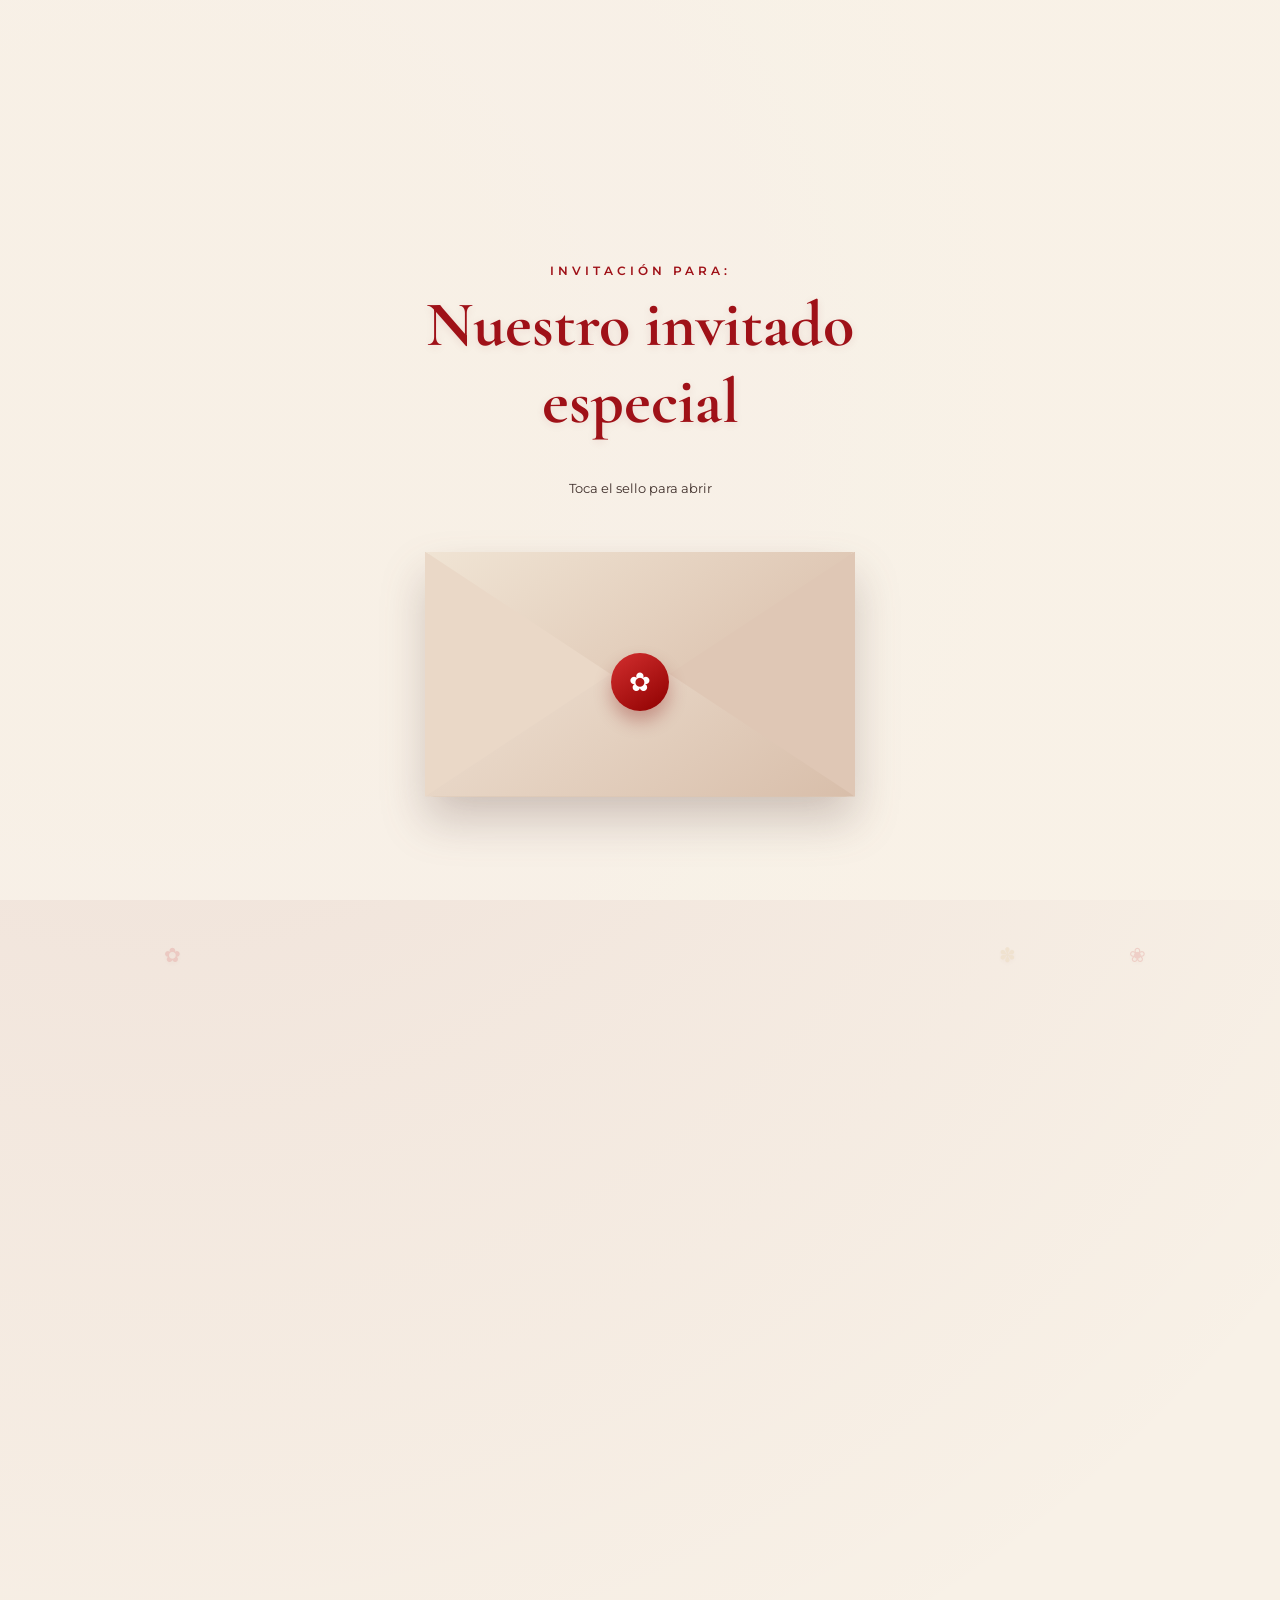
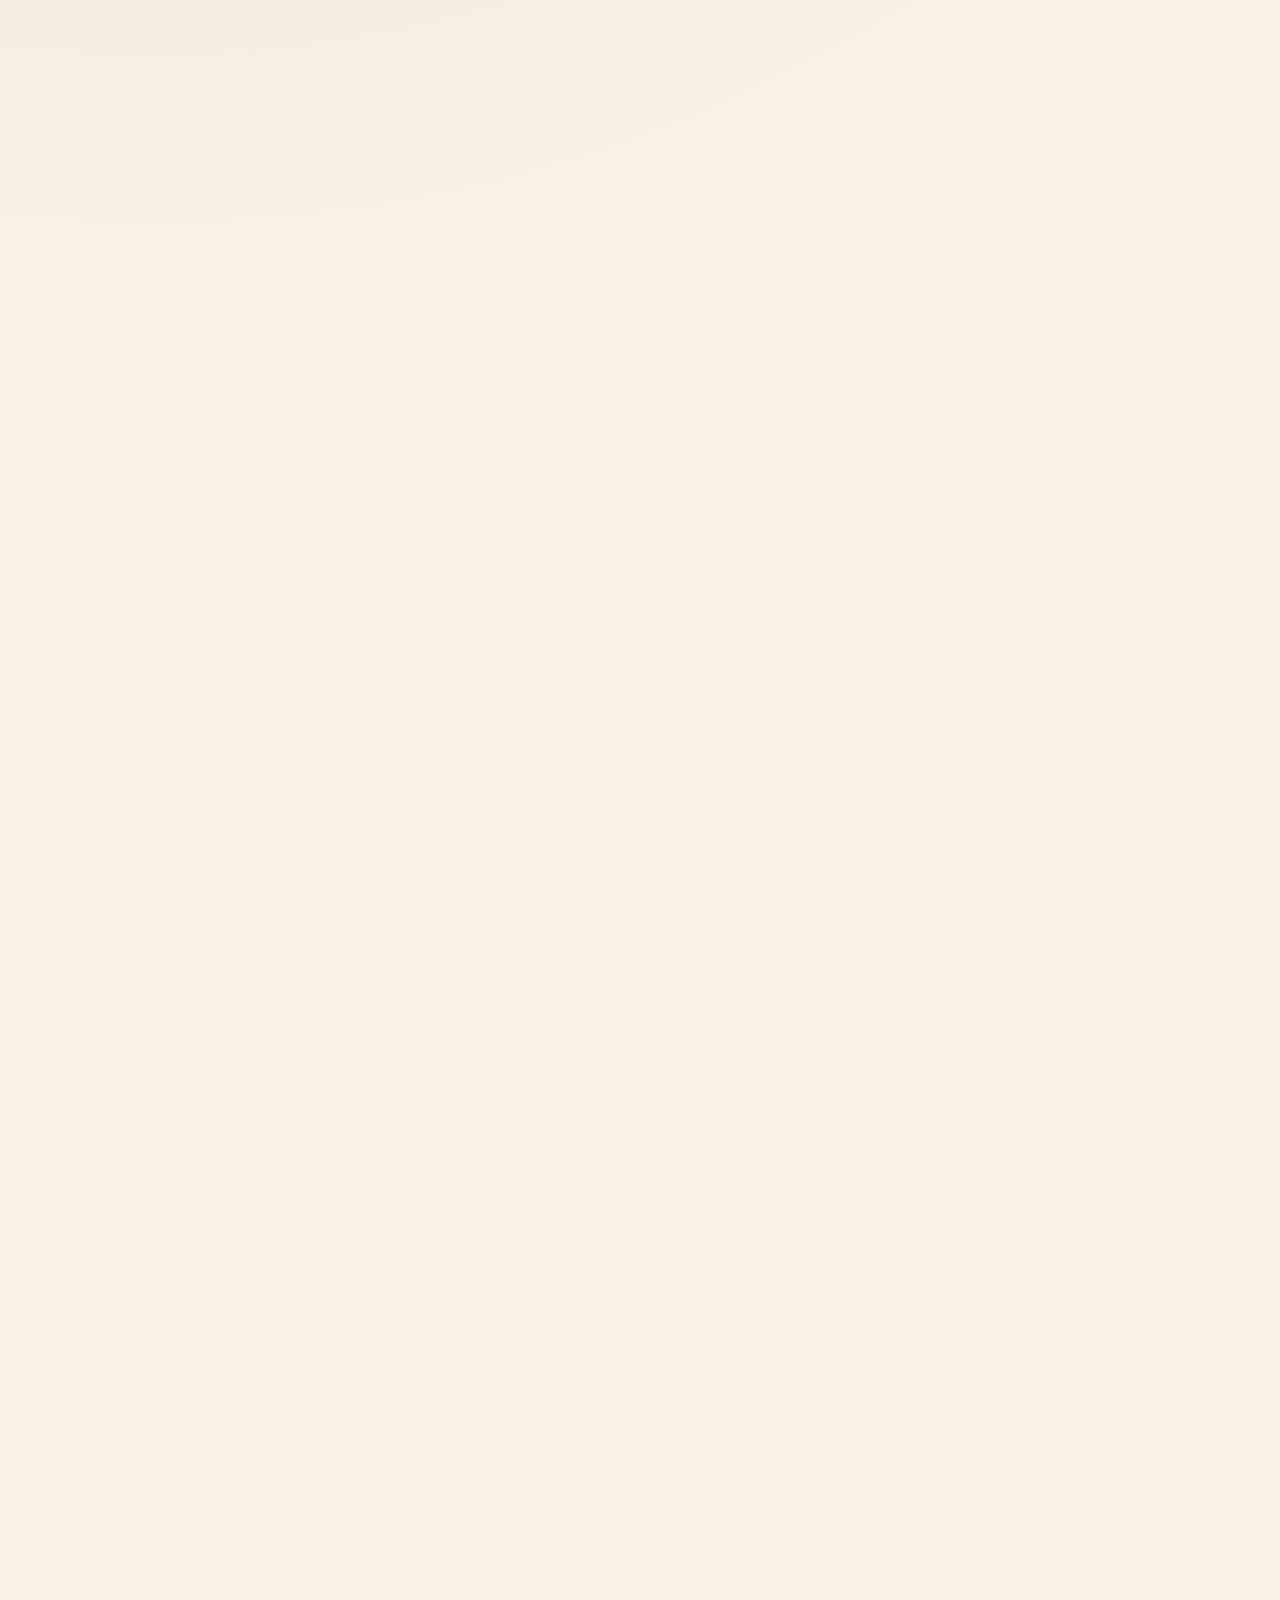
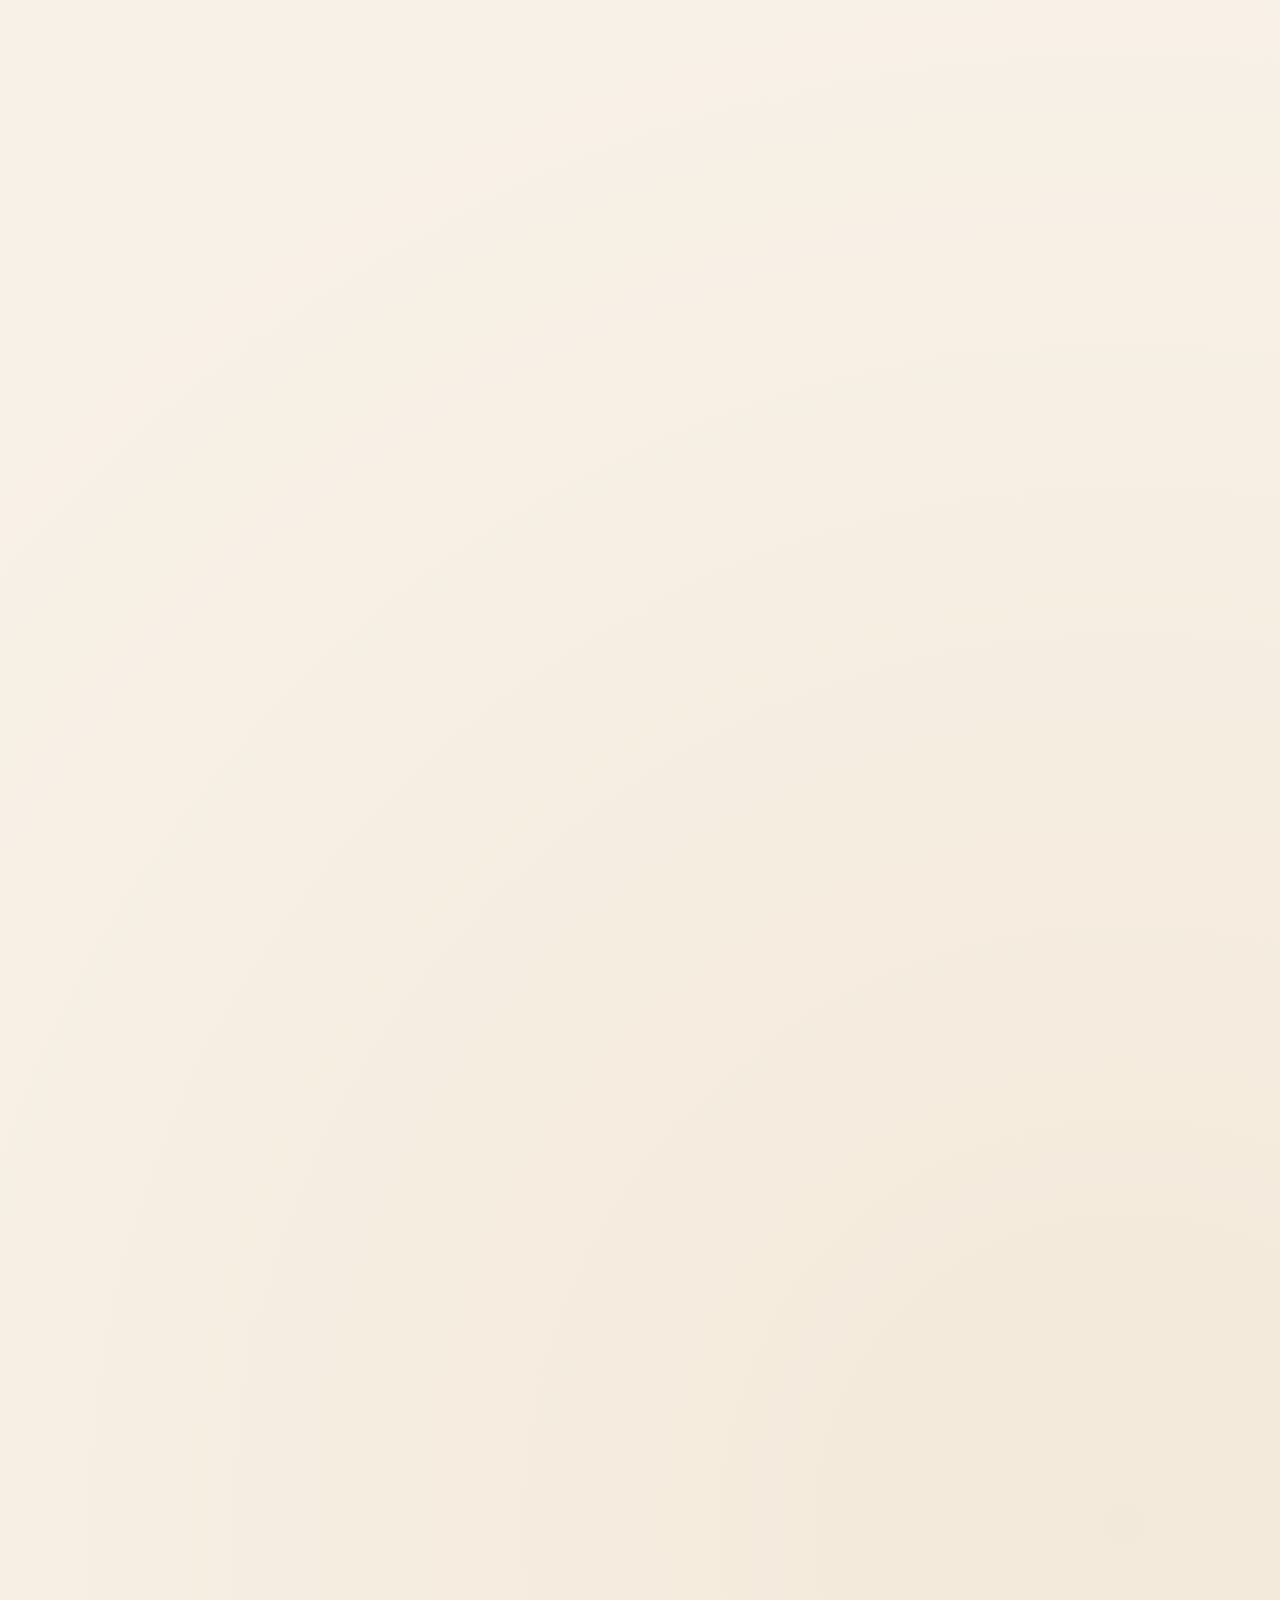
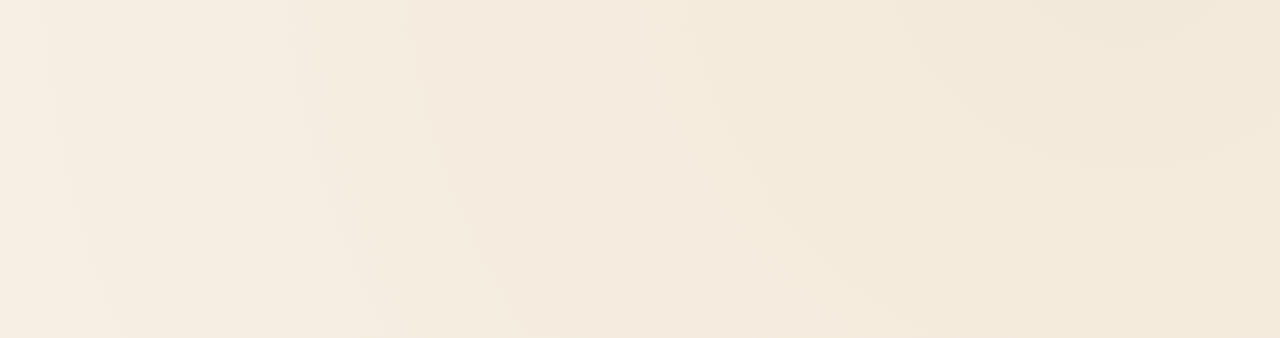
==== commit a81fd567: "Update index.html" ====
--- a/index.html
+++ b/index.html
@@ -103,9 +103,9 @@
                 </button> -->
             </div>
 
-            <a class="scroll-indicator" href="#message" aria-label="Continuar">
-                <span></span>
-            </a>
+            <button class="scroll-indicator" id="scrollIndicator" type="button" aria-label="Continuar">
+    <span></span>
+</button>
         </section>
 
         <!-- MENSAJE -->
